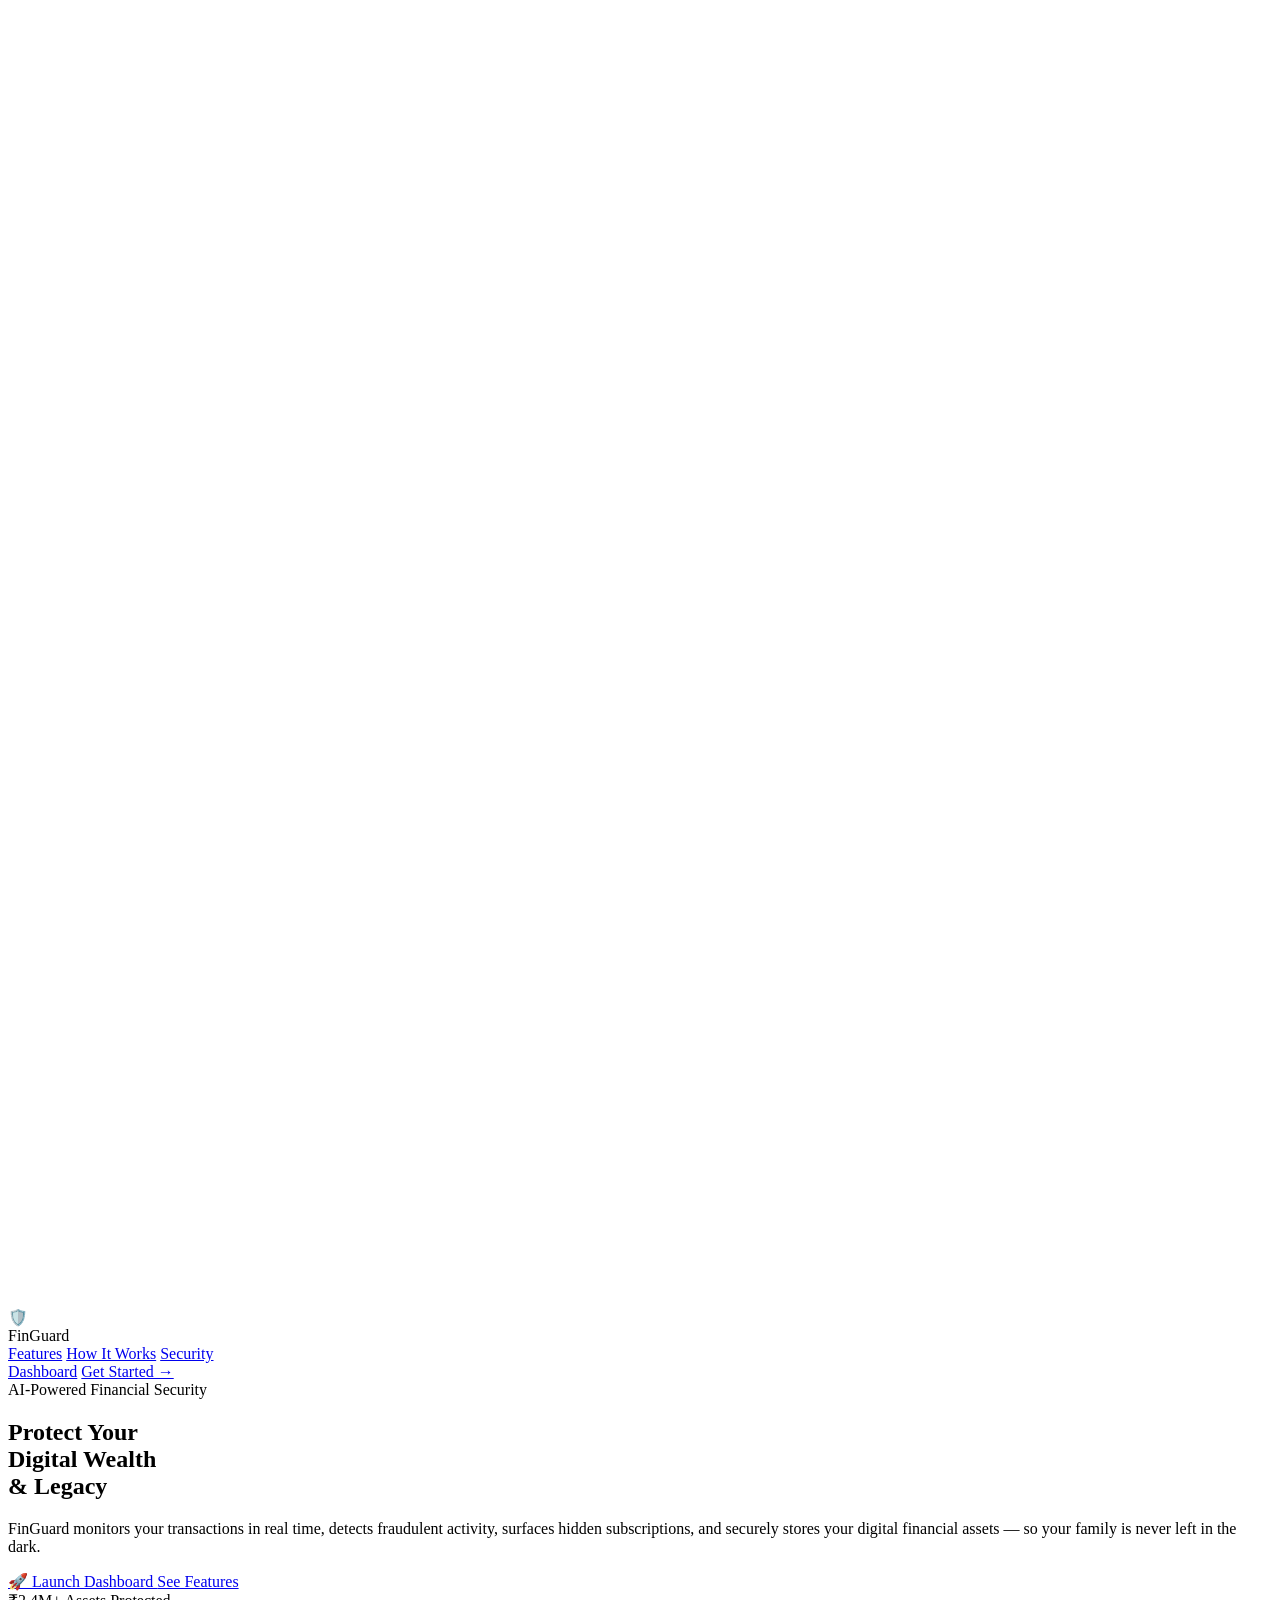
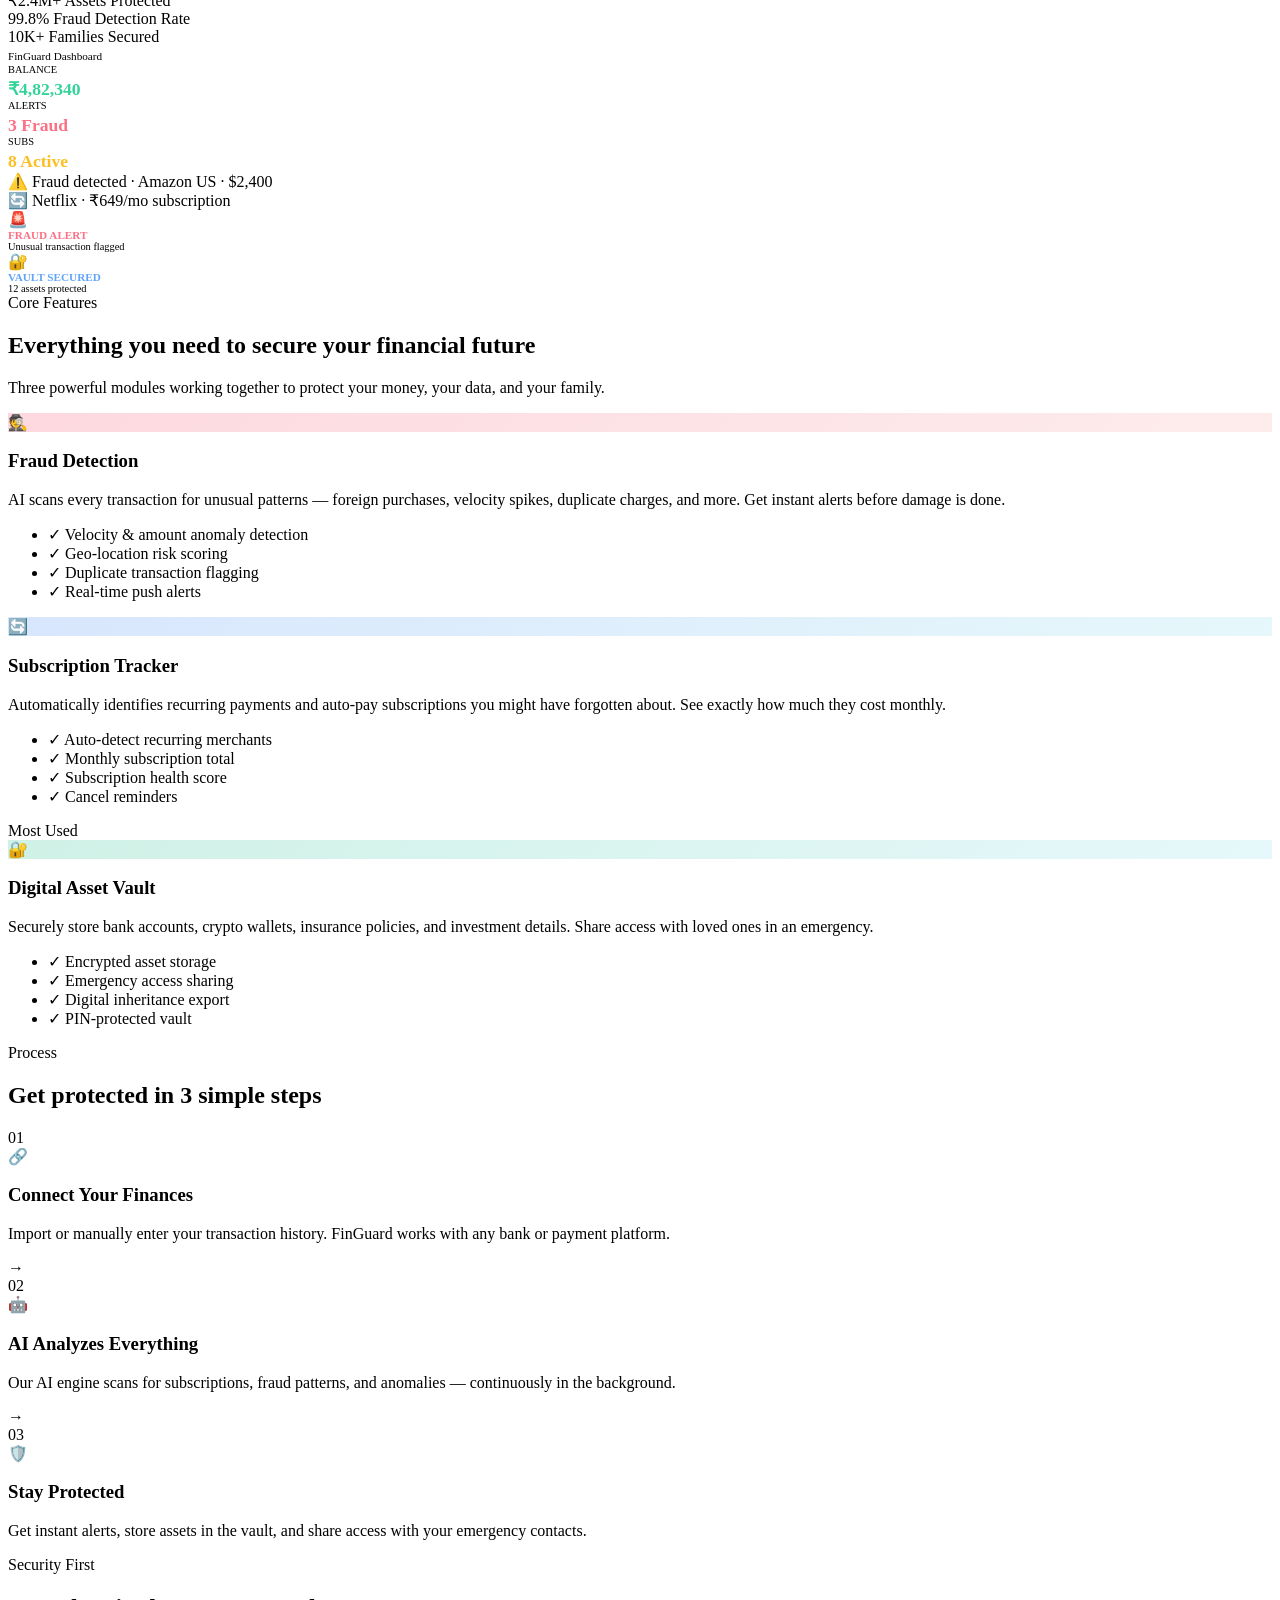
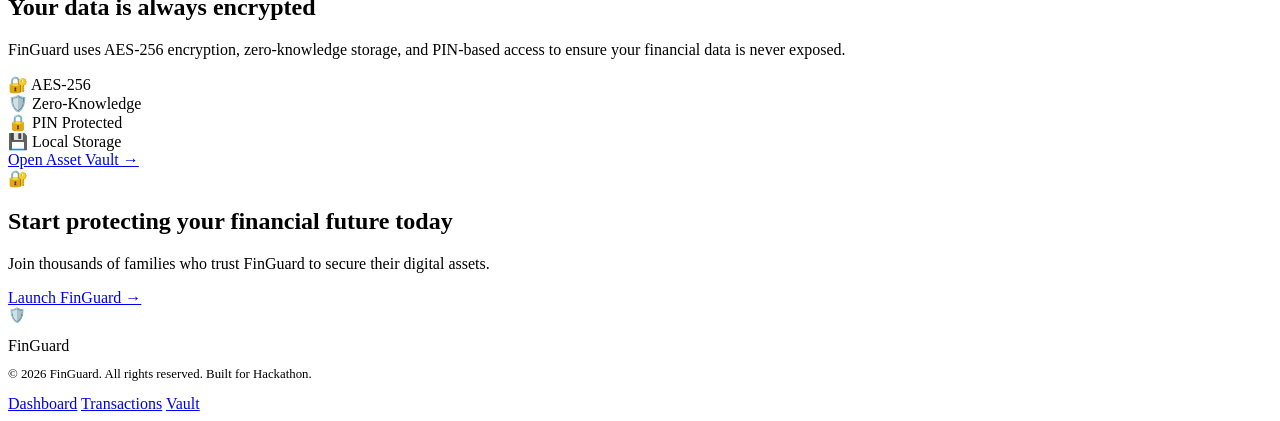
==== index.html @ 47f6aacd "Add files via upload" ====
<!DOCTYPE html>
<html lang="en">
<head>
  <meta charset="UTF-8" />
  <meta name="viewport" content="width=device-width, initial-scale=1.0"/>
  <title>FinGuard – Smart Financial Protection Platform</title>
  <meta name="description" content="FinGuard monitors your transactions, detects fraud & subscriptions, and securely stores your digital financial assets for digital inheritance."/>
  <link rel="stylesheet" href="css/style.css"/>
  <link rel="stylesheet" href="css/landing.css"/>
</head>
<body class="landing-body">

  <!-- Decorative Orbs -->
  <div class="orb orb-blue"  style="width:600px;height:600px;top:-200px;right:-100px;"></div>
  <div class="orb orb-purple" style="width:400px;height:400px;bottom:100px;left:-100px;"></div>
  <div class="orb orb-cyan"  style="width:300px;height:300px;top:40%;left:40%;"></div>

  <!-- ── NAV ── -->
  <nav class="landing-nav">
    <div class="nav-inner">
      <div class="landing-logo">
        <div class="logo-icon">🛡️</div>
        <span class="logo-text">Fin<span>Guard</span></span>
      </div>
      <div class="nav-links-desktop">
        <a href="#features">Features</a>
        <a href="#how-it-works">How It Works</a>
        <a href="#security">Security</a>
      </div>
      <div class="nav-actions">
        <a href="dashboard.html" class="btn btn-secondary">Dashboard</a>
        <a href="dashboard.html" class="btn btn-primary">Get Started →</a>
      </div>
    </div>
  </nav>

  <!-- ── HERO ── -->
  <section class="hero-section">
    <div class="hero-content animate-fade-in-up">
      <div class="hero-badge">
        <span class="pulse-dot"></span>
        AI-Powered Financial Security
      </div>
      <h1 class="hero-title">
        Protect Your<br/>
        <span class="gradient-text">Digital Wealth</span><br/>
        &amp; Legacy
      </h1>
      <p class="hero-subtitle">
        FinGuard monitors your transactions in real time, detects fraudulent activity, surfaces hidden subscriptions, and securely stores your digital financial assets — so your family is never left in the dark.
      </p>
      <div class="hero-cta">
        <a href="dashboard.html" class="btn btn-primary btn-lg">
          🚀 Launch Dashboard
        </a>
        <a href="#features" class="btn btn-secondary btn-lg">
          See Features
        </a>
      </div>
      <div class="hero-stats">
        <div class="hero-stat">
          <span class="hero-stat-value">₹2.4M+</span>
          <span class="hero-stat-label">Assets Protected</span>
        </div>
        <div class="hero-stat-divider"></div>
        <div class="hero-stat">
          <span class="hero-stat-value">99.8%</span>
          <span class="hero-stat-label">Fraud Detection Rate</span>
        </div>
        <div class="hero-stat-divider"></div>
        <div class="hero-stat">
          <span class="hero-stat-value">10K+</span>
          <span class="hero-stat-label">Families Secured</span>
        </div>
      </div>
    </div>

    <!-- Hero Visual -->
    <div class="hero-visual">
      <div class="dashboard-preview glass-card animate-float">
        <div class="preview-header">
          <div class="preview-dots">
            <span style="background:#f87171"></span>
            <span style="background:#fbbf24"></span>
            <span style="background:#34d399"></span>
          </div>
          <span style="font-size:0.7rem;color:var(--text-muted)">FinGuard Dashboard</span>
        </div>
        <div class="preview-stats">
          <div class="preview-stat-card">
            <div style="font-size:0.65rem;color:var(--text-muted);margin-bottom:4px">BALANCE</div>
            <div style="font-size:1.1rem;font-weight:800;color:#34d399">₹4,82,340</div>
          </div>
          <div class="preview-stat-card">
            <div style="font-size:0.65rem;color:var(--text-muted);margin-bottom:4px">ALERTS</div>
            <div style="font-size:1.1rem;font-weight:800;color:#fb7185">3 Fraud</div>
          </div>
          <div class="preview-stat-card">
            <div style="font-size:0.65rem;color:var(--text-muted);margin-bottom:4px">SUBS</div>
            <div style="font-size:1.1rem;font-weight:800;color:#fbbf24">8 Active</div>
          </div>
        </div>
        <div class="preview-chart-bars">
          <div class="bar" style="height:40%"></div>
          <div class="bar" style="height:65%"></div>
          <div class="bar" style="height:45%"></div>
          <div class="bar" style="height:80%"></div>
          <div class="bar" style="height:55%"></div>
          <div class="bar" style="height:70%"></div>
          <div class="bar active" style="height:90%"></div>
        </div>
        <div class="preview-alerts">
          <div class="preview-alert fraud">⚠️ Fraud detected · Amazon US · $2,400</div>
          <div class="preview-alert sub">🔄 Netflix · ₹649/mo subscription</div>
        </div>
      </div>

      <!-- Floating cards -->
      <div class="floating-card fc-fraud glass-card">
        <span>🚨</span>
        <div>
          <div style="font-size:0.7rem;font-weight:700;color:#fb7185">FRAUD ALERT</div>
          <div style="font-size:0.65rem;color:var(--text-muted)">Unusual transaction flagged</div>
        </div>
      </div>
      <div class="floating-card fc-vault glass-card">
        <span>🔐</span>
        <div>
          <div style="font-size:0.7rem;font-weight:700;color:#60a5fa">VAULT SECURED</div>
          <div style="font-size:0.65rem;color:var(--text-muted)">12 assets protected</div>
        </div>
      </div>
    </div>
  </section>

  <!-- ── FEATURES ── -->
  <section id="features" class="features-section">
    <div class="section-header">
      <div class="section-tag">Core Features</div>
      <h2>Everything you need to secure your <span class="gradient-text">financial future</span></h2>
      <p>Three powerful modules working together to protect your money, your data, and your family.</p>
    </div>

    <div class="features-grid">
      <div class="feature-card glass-card">
        <div class="feature-icon" style="background:linear-gradient(135deg,rgba(244,63,94,0.2),rgba(239,68,68,0.1));color:#fb7185">🕵️</div>
        <h3>Fraud Detection</h3>
        <p>AI scans every transaction for unusual patterns — foreign purchases, velocity spikes, duplicate charges, and more. Get instant alerts before damage is done.</p>
        <ul class="feature-list">
          <li>✓ Velocity &amp; amount anomaly detection</li>
          <li>✓ Geo-location risk scoring</li>
          <li>✓ Duplicate transaction flagging</li>
          <li>✓ Real-time push alerts</li>
        </ul>
      </div>

      <div class="feature-card glass-card feature-card--highlight">
        <div class="feature-icon" style="background:linear-gradient(135deg,rgba(59,130,246,0.2),rgba(6,182,212,0.1));color:#60a5fa">🔄</div>
        <h3>Subscription Tracker</h3>
        <p>Automatically identifies recurring payments and auto-pay subscriptions you might have forgotten about. See exactly how much they cost monthly.</p>
        <ul class="feature-list">
          <li>✓ Auto-detect recurring merchants</li>
          <li>✓ Monthly subscription total</li>
          <li>✓ Subscription health score</li>
          <li>✓ Cancel reminders</li>
        </ul>
        <div class="feature-badge-hot">Most Used</div>
      </div>

      <div class="feature-card glass-card">
        <div class="feature-icon" style="background:linear-gradient(135deg,rgba(16,185,129,0.2),rgba(6,182,212,0.1));color:#34d399">🔐</div>
        <h3>Digital Asset Vault</h3>
        <p>Securely store bank accounts, crypto wallets, insurance policies, and investment details. Share access with loved ones in an emergency.</p>
        <ul class="feature-list">
          <li>✓ Encrypted asset storage</li>
          <li>✓ Emergency access sharing</li>
          <li>✓ Digital inheritance export</li>
          <li>✓ PIN-protected vault</li>
        </ul>
      </div>
    </div>
  </section>

  <!-- ── HOW IT WORKS ── -->
  <section id="how-it-works" class="howit-section">
    <div class="section-header">
      <div class="section-tag">Process</div>
      <h2>Get protected in <span class="gradient-text">3 simple steps</span></h2>
    </div>
    <div class="steps-grid">
      <div class="step-card glass-card">
        <div class="step-number">01</div>
        <div class="step-icon">🔗</div>
        <h3>Connect Your Finances</h3>
        <p>Import or manually enter your transaction history. FinGuard works with any bank or payment platform.</p>
      </div>
      <div class="step-connector">→</div>
      <div class="step-card glass-card">
        <div class="step-number">02</div>
        <div class="step-icon">🤖</div>
        <h3>AI Analyzes Everything</h3>
        <p>Our AI engine scans for subscriptions, fraud patterns, and anomalies — continuously in the background.</p>
      </div>
      <div class="step-connector">→</div>
      <div class="step-card glass-card">
        <div class="step-number">03</div>
        <div class="step-icon">🛡️</div>
        <h3>Stay Protected</h3>
        <p>Get instant alerts, store assets in the vault, and share access with your emergency contacts.</p>
      </div>
    </div>
  </section>

  <!-- ── SECURITY ── -->
  <section id="security" class="security-section">
    <div class="security-inner glass-card">
      <div class="security-content">
        <div class="section-tag">Security First</div>
        <h2>Your data is <span class="gradient-text">always encrypted</span></h2>
        <p>FinGuard uses AES-256 encryption, zero-knowledge storage, and PIN-based access to ensure your financial data is never exposed.</p>
        <div class="security-badges">
          <div class="sec-badge">🔐 AES-256</div>
          <div class="sec-badge">🛡️ Zero-Knowledge</div>
          <div class="sec-badge">🔒 PIN Protected</div>
          <div class="sec-badge">💾 Local Storage</div>
        </div>
        <a href="vault.html" class="btn btn-primary btn-lg" style="margin-top:24px">Open Asset Vault →</a>
      </div>
      <div class="security-visual">
        <div class="vault-visual animate-glow">
          <div class="vault-icon">🔐</div>
          <div class="vault-ring ring1"></div>
          <div class="vault-ring ring2"></div>
          <div class="vault-ring ring3"></div>
        </div>
      </div>
    </div>
  </section>

  <!-- ── CTA ── -->
  <section class="cta-section">
    <div class="cta-inner">
      <h2>Start protecting your financial future <span class="gradient-text">today</span></h2>
      <p>Join thousands of families who trust FinGuard to secure their digital assets.</p>
      <a href="dashboard.html" class="btn btn-primary btn-lg">Launch FinGuard →</a>
    </div>
  </section>

  <!-- ── FOOTER ── -->
  <footer class="landing-footer">
    <div class="footer-inner">
      <div class="landing-logo">
        <div class="logo-icon" style="width:30px;height:30px;font-size:0.9rem">🛡️</div>
        <span class="logo-text">Fin<span>Guard</span></span>
      </div>
      <p style="color:var(--text-muted);font-size:0.8rem">© 2026 FinGuard. All rights reserved. Built for Hackathon.</p>
      <div class="footer-links">
        <a href="dashboard.html">Dashboard</a>
        <a href="transactions.html">Transactions</a>
        <a href="vault.html">Vault</a>
      </div>
    </div>
  </footer>

  <script src="js/app.js"></script>
</body>
</html>
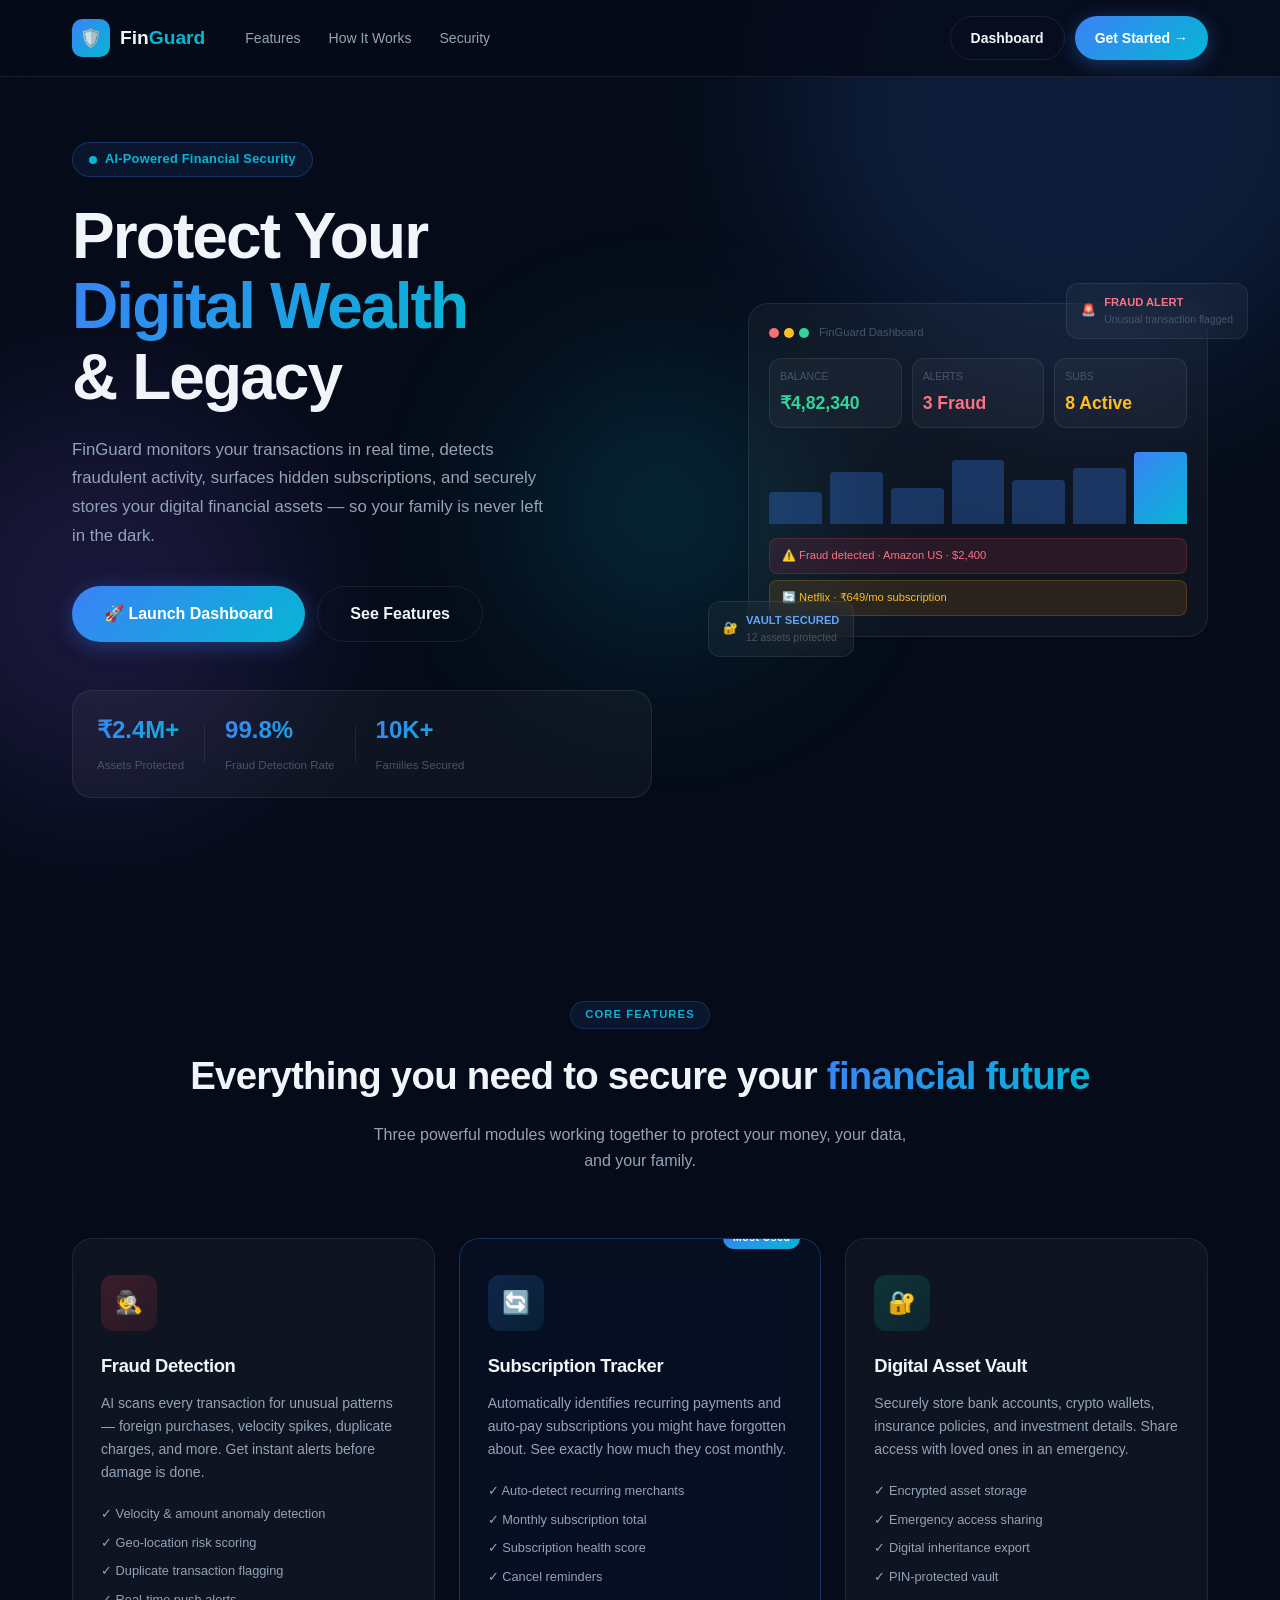
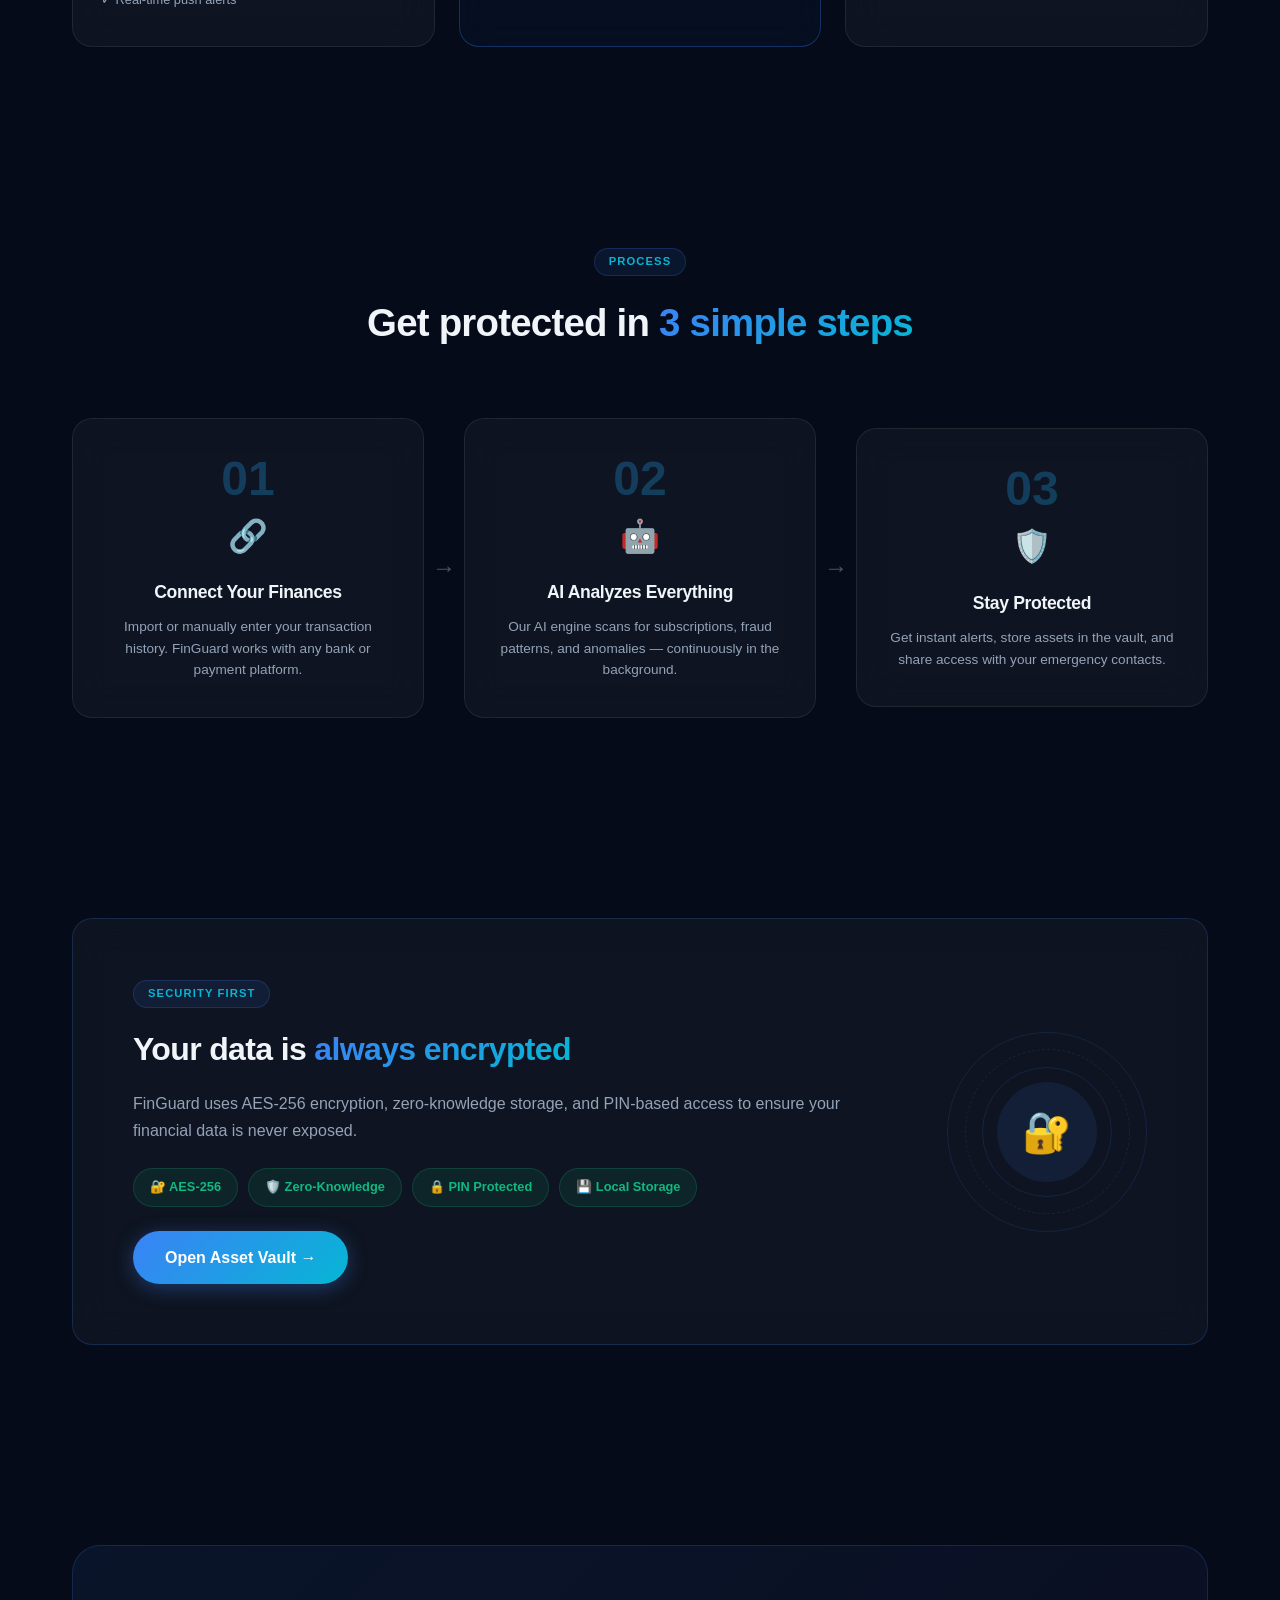
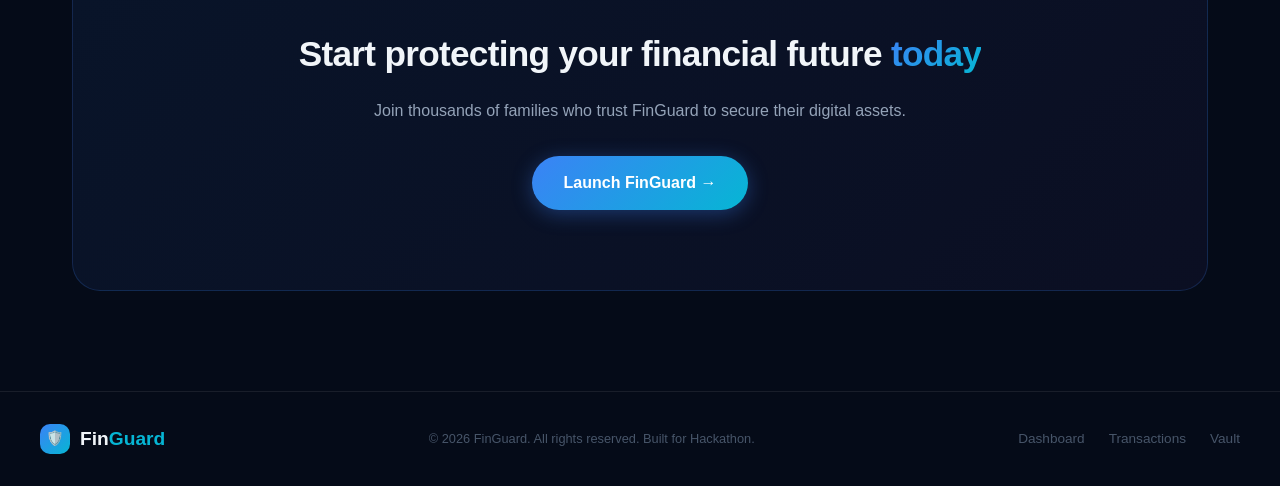
==== commit f5498bd6: "Fix HTML entity encoding in index.html" ====
--- a/index.html
+++ b/index.html
@@ -5,8 +5,8 @@
   <meta name="viewport" content="width=device-width, initial-scale=1.0"/>
   <title>FinGuard – Smart Financial Protection Platform</title>
   <meta name="description" content="FinGuard monitors your transactions, detects fraud & subscriptions, and securely stores your digital financial assets for digital inheritance."/>
-  <link rel="stylesheet" href="css/style.css"/>
-  <link rel="stylesheet" href="css/landing.css"/>
+  <link rel="stylesheet" href="style.css"/>
+  <link rel="stylesheet" href="landing.css"/>
 </head>
 <body class="landing-body">
 
@@ -262,6 +262,6 @@
     </div>
   </footer>
 
-  <script src="js/app.js"></script>
+  <script src="app.js"></script>
 </body>
 </html>
--- a/style.css
+++ b/style.css
@@ -0,0 +1,755 @@
+/* ============================================================
+   FinGuard – Global Design System
+   ============================================================ */
+
+@import url('https://fonts.googleapis.com/css2?family=Inter:wght@300;400;500;600;700;800;900&family=Space+Grotesk:wght@400;500;600;700&display=swap');
+
+/* ── Design Tokens ───────────────────────────────────────── */
+:root {
+  --bg-primary:    #050b18;
+  --bg-secondary:  #0a1628;
+  --bg-card:       rgba(255,255,255,0.04);
+  --bg-card-hover: rgba(255,255,255,0.07);
+  --border:        rgba(255,255,255,0.08);
+  --border-hover:  rgba(99,179,237,0.35);
+
+  --accent-blue:   #3b82f6;
+  --accent-cyan:   #06b6d4;
+  --accent-purple: #8b5cf6;
+  --accent-emerald:#10b981;
+  --accent-amber:  #f59e0b;
+  --accent-rose:   #f43f5e;
+
+  --text-primary:  #f1f5f9;
+  --text-secondary:#94a3b8;
+  --text-muted:    #475569;
+
+  --gradient-hero: linear-gradient(135deg, #050b18 0%, #0f1f3d 50%, #0a0d1a 100%);
+  --gradient-card: linear-gradient(135deg, rgba(59,130,246,0.08), rgba(139,92,246,0.05));
+  --gradient-blue: linear-gradient(135deg, #3b82f6, #06b6d4);
+  --gradient-purple: linear-gradient(135deg, #8b5cf6, #3b82f6);
+  --gradient-green: linear-gradient(135deg, #10b981, #06b6d4);
+  --gradient-amber: linear-gradient(135deg, #f59e0b, #ef4444);
+
+  --shadow-card:   0 4px 24px rgba(0,0,0,0.4);
+  --shadow-glow:   0 0 40px rgba(59,130,246,0.15);
+  --shadow-hover:  0 8px 40px rgba(59,130,246,0.2);
+
+  --radius-sm:  8px;
+  --radius-md:  12px;
+  --radius-lg:  20px;
+  --radius-xl:  28px;
+  --radius-full: 9999px;
+
+  --nav-width: 260px;
+  --transition: all 0.3s cubic-bezier(0.4,0,0.2,1);
+}
+
+/* ── Reset & Base ────────────────────────────────────────── */
+*, *::before, *::after { box-sizing: border-box; margin: 0; padding: 0; }
+
+html { scroll-behavior: smooth; }
+
+body {
+  font-family: 'Inter', sans-serif;
+  background: var(--bg-primary);
+  color: var(--text-primary);
+  min-height: 100vh;
+  overflow-x: hidden;
+  line-height: 1.6;
+}
+
+/* ── Scrollbar ───────────────────────────────────────────── */
+::-webkit-scrollbar { width: 6px; }
+::-webkit-scrollbar-track { background: var(--bg-secondary); }
+::-webkit-scrollbar-thumb { background: rgba(99,179,237,0.3); border-radius: 3px; }
+::-webkit-scrollbar-thumb:hover { background: rgba(99,179,237,0.6); }
+
+/* ── Typography ──────────────────────────────────────────── */
+h1, h2, h3, h4, h5 { font-family: 'Space Grotesk', sans-serif; font-weight: 700; letter-spacing: -0.02em; }
+
+a { color: inherit; text-decoration: none; }
+
+/* ── Layout Helpers ──────────────────────────────────────── */
+.flex { display: flex; }
+.flex-col { flex-direction: column; }
+.items-center { align-items: center; }
+.justify-between { justify-content: space-between; }
+.justify-center { justify-content: center; }
+.gap-2 { gap: 8px; }
+.gap-3 { gap: 12px; }
+.gap-4 { gap: 16px; }
+.gap-6 { gap: 24px; }
+.w-full { width: 100%; }
+
+/* ── Glass Card ──────────────────────────────────────────── */
+.glass-card {
+  background: var(--bg-card);
+  border: 1px solid var(--border);
+  border-radius: var(--radius-lg);
+  backdrop-filter: blur(20px);
+  -webkit-backdrop-filter: blur(20px);
+  transition: var(--transition);
+  position: relative;
+  overflow: hidden;
+}
+.glass-card::before {
+  content: '';
+  position: absolute;
+  inset: 0;
+  background: var(--gradient-card);
+  opacity: 0;
+  transition: var(--transition);
+  pointer-events: none;
+}
+.glass-card:hover { border-color: var(--border-hover); box-shadow: var(--shadow-hover); }
+.glass-card:hover::before { opacity: 1; }
+
+/* ── Buttons ─────────────────────────────────────────────── */
+.btn {
+  display: inline-flex;
+  align-items: center;
+  gap: 8px;
+  padding: 10px 20px;
+  border-radius: var(--radius-full);
+  font-family: 'Inter', sans-serif;
+  font-size: 0.875rem;
+  font-weight: 600;
+  cursor: pointer;
+  border: none;
+  transition: var(--transition);
+  white-space: nowrap;
+  text-decoration: none;
+}
+.btn-primary {
+  background: var(--gradient-blue);
+  color: white;
+  box-shadow: 0 4px 20px rgba(59,130,246,0.35);
+}
+.btn-primary:hover { transform: translateY(-2px); box-shadow: 0 8px 30px rgba(59,130,246,0.5); }
+.btn-secondary {
+  background: transparent;
+  color: var(--text-primary);
+  border: 1px solid var(--border);
+}
+.btn-secondary:hover { border-color: var(--accent-blue); background: rgba(59,130,246,0.08); }
+.btn-icon {
+  width: 36px; height: 36px;
+  padding: 0;
+  display: inline-flex;
+  align-items: center;
+  justify-content: center;
+  border-radius: var(--radius-sm);
+  background: var(--bg-card);
+  border: 1px solid var(--border);
+  color: var(--text-secondary);
+  cursor: pointer;
+  transition: var(--transition);
+}
+.btn-icon:hover { border-color: var(--accent-blue); color: var(--accent-blue); }
+.btn-danger { background: rgba(244,63,94,0.15); color: var(--accent-rose); border: 1px solid rgba(244,63,94,0.3); }
+.btn-danger:hover { background: rgba(244,63,94,0.25); }
+.btn-success { background: rgba(16,185,129,0.15); color: var(--accent-emerald); border: 1px solid rgba(16,185,129,0.3); }
+.btn-success:hover { background: rgba(16,185,129,0.25); }
+.btn-lg { padding: 14px 32px; font-size: 1rem; }
+.btn-sm { padding: 6px 14px; font-size: 0.8rem; }
+
+/* ── Badges ──────────────────────────────────────────────── */
+.badge {
+  display: inline-flex;
+  align-items: center;
+  gap: 4px;
+  padding: 3px 10px;
+  border-radius: var(--radius-full);
+  font-size: 0.7rem;
+  font-weight: 600;
+  letter-spacing: 0.04em;
+  text-transform: uppercase;
+}
+.badge-green  { background: rgba(16,185,129,0.15);  color: #34d399; border: 1px solid rgba(16,185,129,0.25); }
+.badge-amber  { background: rgba(245,158,11,0.15);  color: #fbbf24; border: 1px solid rgba(245,158,11,0.25); }
+.badge-red    { background: rgba(244,63,94,0.15);   color: #fb7185; border: 1px solid rgba(244,63,94,0.25); }
+.badge-blue   { background: rgba(59,130,246,0.15);  color: #60a5fa; border: 1px solid rgba(59,130,246,0.25); }
+.badge-purple { background: rgba(139,92,246,0.15);  color: #a78bfa; border: 1px solid rgba(139,92,246,0.25); }
+
+/* ── Sidebar Navigation ──────────────────────────────────── */
+.sidebar {
+  position: fixed;
+  top: 0; left: 0;
+  width: var(--nav-width);
+  height: 100vh;
+  background: var(--bg-secondary);
+  border-right: 1px solid var(--border);
+  display: flex;
+  flex-direction: column;
+  padding: 24px 16px;
+  z-index: 100;
+  overflow-y: auto;
+}
+.sidebar-logo {
+  display: flex;
+  align-items: center;
+  gap: 10px;
+  padding: 8px 12px;
+  margin-bottom: 32px;
+}
+.sidebar-logo .logo-icon {
+  width: 38px; height: 38px;
+  background: var(--gradient-blue);
+  border-radius: 10px;
+  display: flex;
+  align-items: center;
+  justify-content: center;
+  font-size: 1.1rem;
+  flex-shrink: 0;
+}
+.sidebar-logo .logo-text { font-family: 'Space Grotesk', sans-serif; font-size: 1.15rem; font-weight: 700; }
+.sidebar-logo .logo-text span { color: var(--accent-cyan); }
+
+.nav-section-label {
+  font-size: 0.65rem;
+  font-weight: 600;
+  letter-spacing: 0.1em;
+  text-transform: uppercase;
+  color: var(--text-muted);
+  padding: 0 12px;
+  margin: 16px 0 8px;
+}
+.nav-link {
+  display: flex;
+  align-items: center;
+  gap: 10px;
+  padding: 10px 12px;
+  border-radius: var(--radius-md);
+  color: var(--text-secondary);
+  font-size: 0.875rem;
+  font-weight: 500;
+  transition: var(--transition);
+  cursor: pointer;
+  text-decoration: none;
+}
+.nav-link:hover { background: var(--bg-card); color: var(--text-primary); }
+.nav-link.active { background: rgba(59,130,246,0.12); color: var(--accent-blue); border: 1px solid rgba(59,130,246,0.2); }
+.nav-link .nav-icon { width: 20px; text-align: center; font-size: 1rem; }
+.nav-link .nav-badge {
+  margin-left: auto;
+  background: var(--accent-rose);
+  color: white;
+  font-size: 0.65rem;
+  font-weight: 700;
+  padding: 1px 6px;
+  border-radius: 99px;
+}
+
+.sidebar-bottom {
+  margin-top: auto;
+  padding-top: 16px;
+  border-top: 1px solid var(--border);
+}
+.user-avatar {
+  width: 36px; height: 36px;
+  border-radius: 50%;
+  background: var(--gradient-purple);
+  display: flex;
+  align-items: center;
+  justify-content: center;
+  font-weight: 700;
+  font-size: 0.85rem;
+}
+
+/* ── Main Content Area ───────────────────────────────────── */
+.main-content {
+  margin-left: var(--nav-width);
+  min-height: 100vh;
+  padding: 32px;
+}
+
+/* ── Page Header ─────────────────────────────────────────── */
+.page-header {
+  margin-bottom: 32px;
+}
+.page-header h1 { font-size: 1.75rem; margin-bottom: 4px; }
+.page-header p { color: var(--text-secondary); font-size: 0.9rem; }
+
+/* ── Stats Grid ──────────────────────────────────────────── */
+.stats-grid {
+  display: grid;
+  grid-template-columns: repeat(4, 1fr);
+  gap: 20px;
+  margin-bottom: 28px;
+}
+.stat-card {
+  padding: 22px;
+  position: relative;
+}
+.stat-card .stat-icon {
+  width: 44px; height: 44px;
+  border-radius: var(--radius-md);
+  display: flex;
+  align-items: center;
+  justify-content: center;
+  font-size: 1.2rem;
+  margin-bottom: 16px;
+}
+.stat-card .stat-label { font-size: 0.8rem; color: var(--text-secondary); font-weight: 500; margin-bottom: 6px; }
+.stat-card .stat-value { font-size: 1.7rem; font-weight: 800; font-family: 'Space Grotesk', sans-serif; line-height: 1; margin-bottom: 6px; }
+.stat-card .stat-change { font-size: 0.75rem; }
+.stat-change.up   { color: var(--accent-emerald); }
+.stat-change.down { color: var(--accent-rose); }
+
+/* ── Table ───────────────────────────────────────────────── */
+.table-wrapper { overflow-x: auto; }
+table { width: 100%; border-collapse: collapse; }
+thead tr { border-bottom: 1px solid var(--border); }
+th { padding: 12px 16px; font-size: 0.75rem; font-weight: 600; color: var(--text-muted); text-transform: uppercase; letter-spacing: 0.05em; text-align: left; }
+td { padding: 14px 16px; font-size: 0.875rem; border-bottom: 1px solid rgba(255,255,255,0.03); vertical-align: middle; }
+tr:hover td { background: rgba(255,255,255,0.02); }
+tr:last-child td { border-bottom: none; }
+
+/* ── Form Elements ───────────────────────────────────────── */
+.form-group { margin-bottom: 18px; }
+.form-group label { display: block; font-size: 0.8rem; font-weight: 600; color: var(--text-secondary); margin-bottom: 6px; text-transform: uppercase; letter-spacing: 0.04em; }
+.form-input, .form-select, .form-textarea {
+  width: 100%;
+  background: rgba(255,255,255,0.04);
+  border: 1px solid var(--border);
+  border-radius: var(--radius-md);
+  color: var(--text-primary);
+  font-family: 'Inter', sans-serif;
+  font-size: 0.875rem;
+  padding: 10px 14px;
+  outline: none;
+  transition: var(--transition);
+}
+.form-input:focus, .form-select:focus, .form-textarea:focus { border-color: var(--accent-blue); box-shadow: 0 0 0 3px rgba(59,130,246,0.1); }
+.form-input::placeholder { color: var(--text-muted); }
+.form-select { cursor: pointer; }
+.form-select option { background: #1e293b; }
+.form-textarea { resize: vertical; min-height: 80px; }
+
+/* ── Modal ───────────────────────────────────────────────── */
+.modal-overlay {
+  position: fixed;
+  inset: 0;
+  background: rgba(0,0,0,0.7);
+  backdrop-filter: blur(8px);
+  display: flex;
+  align-items: center;
+  justify-content: center;
+  z-index: 1000;
+  opacity: 0;
+  pointer-events: none;
+  transition: opacity 0.3s ease;
+}
+.modal-overlay.active { opacity: 1; pointer-events: all; }
+.modal {
+  background: #0d1b2e;
+  border: 1px solid var(--border);
+  border-radius: var(--radius-xl);
+  padding: 32px;
+  width: 100%;
+  max-width: 500px;
+  max-height: 90vh;
+  overflow-y: auto;
+  transform: scale(0.95) translateY(20px);
+  transition: transform 0.3s cubic-bezier(0.4,0,0.2,1);
+}
+.modal-overlay.active .modal { transform: scale(1) translateY(0); }
+.modal-header { display: flex; align-items: center; justify-content: space-between; margin-bottom: 24px; }
+.modal-header h3 { font-size: 1.2rem; }
+
+/* ── QR Scanner Simulation ─────────────────────────────── */
+.qr-scanner-visual {
+  width: 100%;
+  aspect-ratio: 1;
+  max-width: 300px;
+  margin: 0 auto;
+  border: 2px solid var(--accent-blue);
+  border-radius: var(--radius-lg);
+  position: relative;
+  overflow: hidden;
+  background: #000;
+}
+.qr-scanner-line {
+  position: absolute;
+  top: 0; left: 0; right: 0;
+  height: 2px;
+  background: var(--accent-cyan);
+  box-shadow: 0 0 15px var(--accent-cyan);
+  animation: qrScan 2s infinite linear;
+}
+@keyframes qrScan {
+  0% { top: 0; }
+  100% { top: 100%; }
+}
+.qr-scanner-corner {
+  position: absolute;
+  width: 20px; height: 20px;
+  border: 3px solid var(--accent-blue);
+}
+.tl { top: 15px; left: 15px; border-right: 0; border-bottom: 0; }
+.tr { top: 15px; right: 15px; border-left: 0; border-bottom: 0; }
+.bl { bottom: 15px; left: 15px; border-right: 0; border-top: 0; }
+.br { bottom: 15px; right: 15px; border-left: 0; border-top: 0; }
+
+/* ── Scratch Cards ─────────────────────────────────────── */
+.scratch-card-container {
+  width: 200px;
+  height: 200px;
+  position: relative;
+  cursor: crosshair;
+  user-select: none;
+}
+.scratch-card-canvas {
+  position: absolute;
+  top: 0; left: 0;
+  z-index: 2;
+  border-radius: 12px;
+}
+.scratch-card-content {
+  position: absolute;
+  top: 0; left: 0;
+  width: 100%; height: 100%;
+  display: flex;
+  flex-direction: column;
+  align-items: center;
+  justify-content: center;
+  z-index: 1;
+  background: var(--bg-card);
+  border: 1px solid var(--border);
+  border-radius: 12px;
+}
+
+/* ── Flight/Hotel Booking UI ────────────────────────────── */
+.booking-tabs {
+  display: flex;
+  background: var(--bg-secondary);
+  border-bottom: 1px solid var(--border);
+}
+.booking-tab {
+  padding: 16px 24px;
+  cursor: pointer;
+  border-bottom: 2px solid transparent;
+  transition: var(--transition);
+  font-weight: 600;
+  color: var(--text-secondary);
+}
+.booking-tab.active {
+  color: var(--accent-blue);
+  border-bottom-color: var(--accent-blue);
+  background: rgba(59,130,246,0.05);
+}
+
+/* ── Service List Items ─────────────────────────────────── */
+.service-item {
+  padding: 16px;
+  border-bottom: 1px solid var(--border);
+  transition: var(--transition);
+}
+.service-item:hover { background: rgba(255,255,255,0.02); }
+.service-item:last-child { border-bottom: none; }
+
+/* ── UPI PIN Modal ─────────────────────────────────────── */
+.upi-pin-grid {
+  display: grid;
+  grid-template-columns: repeat(3, 1fr);
+  gap: 12px;
+  margin-top: 20px;
+}
+
+/* ── Custom Utilities ───────────────────────────────────── */
+.text-lg { font-size: 1.125rem; }
+.font-bold { font-weight: 700; }
+.grid-2 { display: grid; grid-template-columns: repeat(2, 1fr); gap: 20px; }
+.grid-3 { display: grid; grid-template-columns: repeat(3, 1fr); gap: 20px; }
+
+/* ── Animations ──────────────────────────────────────────── */
+@keyframes fadeInUp { from { opacity: 0; transform: translateY(24px); } to { opacity: 1; transform: translateY(0); } }
+@keyframes fadeIn   { from { opacity: 0; } to { opacity: 1; } }
+@keyframes pulse    { 0%, 100% { opacity: 1; } 50% { opacity: 0.5; } }
+@keyframes spin     { to { transform: rotate(360deg); } }
+@keyframes float    { 0%, 100% { transform: translateY(0); } 50% { transform: translateY(-10px); } }
+@keyframes glow     { 0%, 100% { box-shadow: 0 0 20px rgba(59,130,246,0.3); } 50% { box-shadow: 0 0 40px rgba(59,130,246,0.6); } }
+@keyframes shimmer  { 0% { background-position: -200% 0; } 100% { background-position: 200% 0; } }
+@keyframes blink    { 0%, 100% { opacity: 1; } 50% { opacity: 0; } }
+
+.animate-fade-in   { animation: fadeIn 0.6s ease forwards; }
+.animate-fade-in-up { animation: fadeInUp 0.6s ease forwards; }
+.animate-pulse     { animation: pulse 2s infinite; }
+.animate-float     { animation: float 3s ease-in-out infinite; }
+.animate-glow      { animation: glow 2s ease-in-out infinite; }
+
+/* ── Gradient Text ───────────────────────────────────────── */
+.gradient-text {
+  background: var(--gradient-blue);
+  -webkit-background-clip: text;
+  -webkit-text-fill-color: transparent;
+  background-clip: text;
+}
+.gradient-text-purple {
+  background: var(--gradient-purple);
+  -webkit-background-clip: text;
+  -webkit-text-fill-color: transparent;
+  background-clip: text;
+}
+
+/* ── Search Bar ──────────────────────────────────────────── */
+.search-wrapper {
+  position: relative;
+  display: flex;
+  align-items: center;
+}
+.search-wrapper .search-icon {
+  position: absolute;
+  left: 12px;
+  color: var(--text-muted);
+  font-size: 0.9rem;
+}
+.search-input {
+  padding-left: 36px !important;
+}
+
+/* ── Filter Tabs ─────────────────────────────────────────── */
+.filter-tabs {
+  display: flex;
+  gap: 4px;
+  background: var(--bg-card);
+  border: 1px solid var(--border);
+  border-radius: var(--radius-full);
+  padding: 4px;
+}
+.filter-tab {
+  padding: 6px 16px;
+  border-radius: var(--radius-full);
+  font-size: 0.8rem;
+  font-weight: 600;
+  color: var(--text-secondary);
+  cursor: pointer;
+  transition: var(--transition);
+  border: none;
+  background: transparent;
+}
+.filter-tab.active { background: var(--accent-blue); color: white; }
+.filter-tab:hover:not(.active) { color: var(--text-primary); }
+
+/* ── Progress Bar ────────────────────────────────────────── */
+.progress-bar {
+  height: 6px;
+  border-radius: var(--radius-full);
+  background: rgba(255,255,255,0.08);
+  overflow: hidden;
+  margin-top: 8px;
+}
+.progress-fill {
+  height: 100%;
+  border-radius: var(--radius-full);
+  transition: width 1s cubic-bezier(0.4,0,0.2,1);
+}
+
+/* ── Glowing Orbs (decorative) ───────────────────────────── */
+.orb {
+  position: absolute;
+  border-radius: 50%;
+  filter: blur(80px);
+  pointer-events: none;
+  opacity: 0.15;
+}
+.orb-blue   { background: #3b82f6; }
+.orb-purple { background: #8b5cf6; }
+.orb-cyan   { background: #06b6d4; }
+
+/* ── Chatbot Styles ──────────────────────────────────────── */
+.chatbot-trigger {
+  position: fixed;
+  bottom: 28px;
+  right: 28px;
+  width: 58px;
+  height: 58px;
+  border-radius: 50%;
+  background: var(--gradient-blue);
+  border: none;
+  cursor: pointer;
+  display: flex;
+  align-items: center;
+  justify-content: center;
+  font-size: 1.4rem;
+  box-shadow: 0 4px 24px rgba(59,130,246,0.5);
+  z-index: 500;
+  transition: var(--transition);
+  animation: glow 2s ease-in-out infinite;
+}
+.chatbot-trigger:hover { transform: scale(1.1); }
+
+.chatbot-window {
+  position: fixed;
+  bottom: 96px;
+  right: 28px;
+  width: 370px;
+  height: 520px;
+  background: #0d1b2e;
+  border: 1px solid var(--border-hover);
+  border-radius: var(--radius-xl);
+  display: flex;
+  flex-direction: column;
+  z-index: 500;
+  overflow: hidden;
+  box-shadow: 0 20px 60px rgba(0,0,0,0.5);
+  transform: scale(0.9) translateY(20px);
+  opacity: 0;
+  pointer-events: none;
+  transition: all 0.3s cubic-bezier(0.4,0,0.2,1);
+}
+.chatbot-window.open {
+  transform: scale(1) translateY(0);
+  opacity: 1;
+  pointer-events: all;
+}
+
+.chatbot-header {
+  padding: 16px 20px;
+  background: var(--gradient-blue);
+  display: flex;
+  align-items: center;
+  gap: 10px;
+}
+.chatbot-header .bot-avatar {
+  width: 36px; height: 36px;
+  border-radius: 50%;
+  background: rgba(255,255,255,0.2);
+  display: flex;
+  align-items: center;
+  justify-content: center;
+  font-size: 1rem;
+}
+.chatbot-header .bot-info h4 { font-size: 0.9rem; font-weight: 700; }
+.chatbot-header .bot-info p  { font-size: 0.7rem; opacity: 0.8; }
+.chatbot-header .status-dot  { width: 8px; height: 8px; border-radius: 50%; background: #4ade80; margin-left: auto; animation: pulse 2s infinite; }
+
+.chatbot-messages {
+  flex: 1;
+  overflow-y: auto;
+  padding: 16px;
+  display: flex;
+  flex-direction: column;
+  gap: 10px;
+}
+.chat-msg {
+  max-width: 85%;
+  padding: 10px 14px;
+  border-radius: 16px;
+  font-size: 0.82rem;
+  line-height: 1.5;
+  animation: fadeInUp 0.3s ease;
+}
+.chat-msg.bot { background: rgba(255,255,255,0.06); border: 1px solid var(--border); border-radius: 16px 16px 16px 4px; align-self: flex-start; color: var(--text-primary); }
+.chat-msg.user { background: var(--gradient-blue); border-radius: 16px 16px 4px 16px; align-self: flex-end; color: white; }
+.chat-msg.typing { padding: 14px; }
+.typing-dots span { display: inline-block; width: 6px; height: 6px; border-radius: 50%; background: var(--text-secondary); margin: 0 2px; animation: pulse 1s infinite; }
+.typing-dots span:nth-child(2) { animation-delay: 0.2s; }
+.typing-dots span:nth-child(3) { animation-delay: 0.4s; }
+
+.chatbot-input-area {
+  padding: 12px 16px;
+  border-top: 1px solid var(--border);
+  display: flex;
+  gap: 8px;
+  align-items: flex-end;
+}
+.chatbot-input-area input {
+  flex: 1;
+  background: rgba(255,255,255,0.06);
+  border: 1px solid var(--border);
+  border-radius: var(--radius-full);
+  color: var(--text-primary);
+  font-size: 0.85rem;
+  padding: 10px 14px;
+  outline: none;
+  font-family: 'Inter', sans-serif;
+  transition: var(--transition);
+}
+.chatbot-input-area input:focus { border-color: var(--accent-blue); }
+.chatbot-input-area input::placeholder { color: var(--text-muted); }
+.chatbot-send {
+  width: 38px; height: 38px;
+  border-radius: 50%;
+  background: var(--gradient-blue);
+  border: none;
+  cursor: pointer;
+  display: flex; align-items: center; justify-content: center;
+  color: white;
+  font-size: 0.9rem;
+  flex-shrink: 0;
+  transition: var(--transition);
+}
+.chatbot-send:hover { transform: scale(1.1); }
+
+/* ── Empty State ─────────────────────────────────────────── */
+.empty-state {
+  text-align: center;
+  padding: 60px 20px;
+  color: var(--text-secondary);
+}
+.empty-state .empty-icon { font-size: 3rem; margin-bottom: 16px; opacity: 0.4; }
+.empty-state h3 { font-size: 1.1rem; margin-bottom: 8px; color: var(--text-secondary); }
+.empty-state p  { font-size: 0.875rem; color: var(--text-muted); }
+
+/* ── Notification Toast ──────────────────────────────────── */
+.toast-container {
+  position: fixed;
+  top: 20px;
+  right: 20px;
+  z-index: 9999;
+  display: flex;
+  flex-direction: column;
+  gap: 8px;
+}
+.toast {
+  padding: 12px 20px;
+  border-radius: var(--radius-md);
+  font-size: 0.85rem;
+  font-weight: 500;
+  background: #1e293b;
+  border-left: 3px solid var(--accent-blue);
+  box-shadow: var(--shadow-card);
+  animation: fadeInUp 0.4s ease, fadeOut 0.4s ease 2.6s forwards;
+  max-width: 320px;
+}
+.toast.success { border-color: var(--accent-emerald); }
+.toast.error   { border-color: var(--accent-rose); }
+.toast.warning { border-color: var(--accent-amber); }
+@keyframes fadeOut { to { opacity: 0; transform: translateY(-10px); } }
+
+/* ── Responsive ──────────────────────────────────────────── */
+@media (max-width: 1024px) {
+  .stats-grid { grid-template-columns: repeat(2, 1fr); }
+}
+
+@media (max-width: 768px) {
+  .sidebar { transform: translateX(-100%); }
+  .sidebar.mobile-open { transform: translateX(0); }
+  .main-content { margin-left: 0; padding: 20px 16px; }
+  .stats-grid { grid-template-columns: 1fr; }
+  .chatbot-window { width: calc(100vw - 40px); right: 20px; }
+}
+
+/* ── Utility ─────────────────────────────────────────────── */
+.text-sm  { font-size: 0.875rem; }
+.text-xs  { font-size: 0.75rem; }
+.text-muted { color: var(--text-muted); }
+.text-secondary { color: var(--text-secondary); }
+.text-cyan { color: var(--accent-cyan); }
+.text-blue { color: var(--accent-blue); }
+.text-emerald { color: var(--accent-emerald); }
+.text-amber { color: var(--accent-amber); }
+.text-rose { color: var(--accent-rose); }
+.mb-0 { margin-bottom: 0; }
+.mb-2 { margin-bottom: 8px; }
+.mb-4 { margin-bottom: 16px; }
+.mb-6 { margin-bottom: 24px; }
+.mt-auto { margin-top: auto; }
+.p-0 { padding: 0; }
+.hidden { display: none; }
+.relative { position: relative; }
+.overflow-hidden { overflow: hidden; }
+.cursor-pointer { cursor: pointer; }
+.z-10 { z-index: 10; }
--- a/landing.css
+++ b/landing.css
@@ -0,0 +1,385 @@
+/* ============================================================
+   Landing Page Styles
+   ============================================================ */
+
+.landing-body {
+  overflow-x: hidden;
+}
+
+/* ── Nav ── */
+.landing-nav {
+  position: fixed;
+  top: 0; left: 0; right: 0;
+  z-index: 200;
+  padding: 0;
+  background: rgba(5, 11, 24, 0.8);
+  backdrop-filter: blur(20px);
+  border-bottom: 1px solid var(--border);
+}
+.nav-inner {
+  max-width: 1200px;
+  margin: 0 auto;
+  padding: 16px 32px;
+  display: flex;
+  align-items: center;
+  gap: 40px;
+}
+.landing-logo {
+  display: flex;
+  align-items: center;
+  gap: 10px;
+}
+.landing-logo .logo-icon {
+  width: 38px; height: 38px;
+  background: var(--gradient-blue);
+  border-radius: 10px;
+  display: flex; align-items: center; justify-content: center;
+  font-size: 1.1rem;
+}
+.landing-logo .logo-text {
+  font-family: 'Space Grotesk', sans-serif;
+  font-size: 1.2rem;
+  font-weight: 700;
+}
+.landing-logo .logo-text span { color: var(--accent-cyan); }
+
+.nav-links-desktop {
+  display: flex;
+  gap: 28px;
+  flex: 1;
+}
+.nav-links-desktop a {
+  font-size: 0.875rem;
+  color: var(--text-secondary);
+  transition: var(--transition);
+  font-weight: 500;
+}
+.nav-links-desktop a:hover { color: var(--text-primary); }
+
+.nav-actions { display: flex; gap: 10px; margin-left: auto; }
+
+/* ── Hero ── */
+.hero-section {
+  min-height: 100vh;
+  display: flex;
+  align-items: center;
+  justify-content: space-between;
+  gap: 60px;
+  max-width: 1200px;
+  margin: 0 auto;
+  padding: 120px 32px 80px;
+  position: relative;
+}
+.hero-content { flex: 1; max-width: 580px; }
+
+.hero-badge {
+  display: inline-flex;
+  align-items: center;
+  gap: 8px;
+  padding: 6px 16px;
+  background: rgba(59,130,246,0.1);
+  border: 1px solid rgba(59,130,246,0.25);
+  border-radius: var(--radius-full);
+  font-size: 0.8rem;
+  font-weight: 600;
+  color: var(--accent-cyan);
+  margin-bottom: 24px;
+  letter-spacing: 0.02em;
+}
+.pulse-dot {
+  width: 8px; height: 8px;
+  border-radius: 50%;
+  background: var(--accent-cyan);
+  animation: pulse 2s infinite;
+  display: inline-block;
+}
+
+.hero-title {
+  font-size: clamp(2.5rem, 5vw, 4rem);
+  line-height: 1.1;
+  margin-bottom: 24px;
+  letter-spacing: -0.03em;
+}
+.hero-subtitle {
+  font-size: 1.05rem;
+  line-height: 1.7;
+  color: var(--text-secondary);
+  margin-bottom: 36px;
+  max-width: 480px;
+}
+.hero-cta { display: flex; gap: 12px; flex-wrap: wrap; margin-bottom: 48px; }
+
+.hero-stats {
+  display: flex;
+  align-items: center;
+  gap: 20px;
+  padding: 20px 24px;
+  background: var(--bg-card);
+  border: 1px solid var(--border);
+  border-radius: var(--radius-lg);
+  backdrop-filter: blur(20px);
+}
+.hero-stat-value { font-size: 1.5rem; font-weight: 800; font-family: 'Space Grotesk',sans-serif; display: block; margin-bottom: 2px; background: var(--gradient-blue); -webkit-background-clip: text; -webkit-text-fill-color: transparent; background-clip: text; }
+.hero-stat-label { font-size: 0.72rem; color: var(--text-muted); font-weight: 500; }
+.hero-stat-divider { width: 1px; height: 36px; background: var(--border); }
+
+/* Hero Visual */
+.hero-visual {
+  flex: 1;
+  max-width: 460px;
+  position: relative;
+  display: flex;
+  align-items: center;
+  justify-content: center;
+}
+
+.dashboard-preview {
+  width: 100%;
+  padding: 20px;
+  position: relative;
+  z-index: 2;
+}
+.preview-header {
+  display: flex;
+  align-items: center;
+  gap: 10px;
+  margin-bottom: 16px;
+}
+.preview-dots { display: flex; gap: 5px; }
+.preview-dots span { width: 10px; height: 10px; border-radius: 50%; }
+.preview-stats {
+  display: grid;
+  grid-template-columns: repeat(3,1fr);
+  gap: 10px;
+  margin-bottom: 16px;
+}
+.preview-stat-card {
+  background: rgba(255,255,255,0.04);
+  border: 1px solid var(--border);
+  border-radius: var(--radius-md);
+  padding: 10px;
+}
+.preview-chart-bars {
+  display: flex;
+  align-items: flex-end;
+  gap: 8px;
+  height: 80px;
+  margin-bottom: 14px;
+}
+.bar {
+  flex: 1;
+  background: rgba(59,130,246,0.3);
+  border-radius: 4px 4px 0 0;
+  transition: height 0.5s ease;
+}
+.bar.active { background: var(--gradient-blue); }
+.preview-alerts { display: flex; flex-direction: column; gap: 6px; }
+.preview-alert {
+  padding: 8px 12px;
+  border-radius: var(--radius-sm);
+  font-size: 0.7rem;
+  font-weight: 500;
+}
+.preview-alert.fraud { background: rgba(244,63,94,0.12); border: 1px solid rgba(244,63,94,0.2); color: #fb7185; }
+.preview-alert.sub   { background: rgba(245,158,11,0.12); border: 1px solid rgba(245,158,11,0.2); color: #fbbf24; }
+
+.floating-card {
+  position: absolute;
+  display: flex;
+  align-items: center;
+  gap: 8px;
+  padding: 10px 14px;
+  border-radius: var(--radius-md);
+  font-size: 0.75rem;
+  z-index: 3;
+  white-space: nowrap;
+}
+.fc-fraud { top: -20px; right: -40px; }
+.fc-vault { bottom: -20px; left: -40px; }
+
+/* ── Sections ── */
+.features-section,
+.howit-section,
+.security-section,
+.cta-section {
+  max-width: 1200px;
+  margin: 0 auto;
+  padding: 100px 32px;
+}
+
+.section-header {
+  text-align: center;
+  margin-bottom: 64px;
+}
+.section-tag {
+  display: inline-block;
+  padding: 4px 14px;
+  background: rgba(59,130,246,0.1);
+  border: 1px solid rgba(59,130,246,0.2);
+  border-radius: var(--radius-full);
+  font-size: 0.7rem;
+  font-weight: 700;
+  color: var(--accent-cyan);
+  letter-spacing: 0.1em;
+  text-transform: uppercase;
+  margin-bottom: 16px;
+}
+.section-header h2 { font-size: clamp(1.8rem, 3vw, 2.5rem); margin-bottom: 16px; }
+.section-header p  { font-size: 1rem; color: var(--text-secondary); max-width: 560px; margin: 0 auto; }
+
+/* Features Grid */
+.features-grid {
+  display: grid;
+  grid-template-columns: repeat(3,1fr);
+  gap: 24px;
+}
+.feature-card {
+  padding: 36px 28px;
+  position: relative;
+}
+.feature-card--highlight {
+  border-color: rgba(59,130,246,0.3);
+  background: rgba(59,130,246,0.04);
+}
+.feature-icon {
+  width: 56px; height: 56px;
+  border-radius: var(--radius-md);
+  display: flex; align-items: center; justify-content: center;
+  font-size: 1.4rem;
+  margin-bottom: 20px;
+}
+.feature-card h3 { font-size: 1.15rem; margin-bottom: 12px; }
+.feature-card p  { font-size: 0.875rem; color: var(--text-secondary); line-height: 1.65; margin-bottom: 20px; }
+.feature-list { list-style: none; display: flex; flex-direction: column; gap: 8px; }
+.feature-list li { font-size: 0.8rem; color: var(--text-secondary); }
+.feature-badge-hot {
+  position: absolute;
+  top: -12px; right: 20px;
+  background: var(--gradient-blue);
+  color: white;
+  font-size: 0.65rem;
+  font-weight: 700;
+  padding: 3px 10px;
+  border-radius: var(--radius-full);
+  letter-spacing: 0.05em;
+}
+
+/* Steps */
+.steps-grid {
+  display: flex;
+  align-items: center;
+  gap: 0;
+}
+.step-card {
+  flex: 1;
+  padding: 36px 28px;
+  text-align: center;
+}
+.step-number {
+  font-size: 3rem;
+  font-weight: 900;
+  font-family: 'Space Grotesk', sans-serif;
+  background: var(--gradient-blue);
+  -webkit-background-clip: text;
+  -webkit-text-fill-color: transparent;
+  background-clip: text;
+  opacity: 0.3;
+  margin-bottom: 8px;
+  line-height: 1;
+}
+.step-icon { font-size: 2rem; margin-bottom: 16px; }
+.step-card h3 { font-size: 1.1rem; margin-bottom: 10px; }
+.step-card p  { font-size: 0.85rem; color: var(--text-secondary); }
+.step-connector {
+  font-size: 1.5rem;
+  color: var(--text-muted);
+  padding: 0 8px;
+  flex-shrink: 0;
+}
+
+/* Security */
+.security-inner {
+  padding: 60px;
+  display: flex;
+  align-items: center;
+  gap: 60px;
+  border-color: rgba(59,130,246,0.2);
+}
+.security-content { flex: 1; }
+.security-content h2 { font-size: 2rem; margin-bottom: 16px; }
+.security-content p  { color: var(--text-secondary); margin-bottom: 24px; line-height: 1.65; }
+.security-badges { display: flex; gap: 10px; flex-wrap: wrap; }
+.sec-badge {
+  padding: 8px 16px;
+  background: rgba(16,185,129,0.1);
+  border: 1px solid rgba(16,185,129,0.2);
+  border-radius: var(--radius-full);
+  font-size: 0.8rem;
+  font-weight: 600;
+  color: var(--accent-emerald);
+}
+
+.security-visual {
+  flex-shrink: 0;
+  width: 200px;
+  height: 200px;
+  position: relative;
+  display: flex;
+  align-items: center;
+  justify-content: center;
+}
+.vault-visual {
+  width: 100px; height: 100px;
+  border-radius: 50%;
+  background: rgba(59,130,246,0.1);
+  display: flex; align-items: center; justify-content: center;
+  position: relative;
+  z-index: 2;
+}
+.vault-icon { font-size: 2.5rem; }
+.vault-ring {
+  position: absolute;
+  border-radius: 50%;
+  border: 1px solid rgba(59,130,246,0.15);
+}
+.ring1 { width: 130px; height: 130px; animation: spin 8s linear infinite; }
+.ring2 { width: 165px; height: 165px; border-style: dashed; animation: spin 12s linear infinite reverse; }
+.ring3 { width: 200px; height: 200px; animation: spin 16s linear infinite; }
+
+/* CTA */
+.cta-section { text-align: center; }
+.cta-inner {
+  padding: 80px;
+  background: linear-gradient(135deg, rgba(59,130,246,0.08), rgba(139,92,246,0.05));
+  border: 1px solid rgba(59,130,246,0.2);
+  border-radius: var(--radius-xl);
+}
+.cta-inner h2 { font-size: 2.2rem; margin-bottom: 16px; }
+.cta-inner p  { color: var(--text-secondary); margin-bottom: 32px; font-size: 1rem; }
+
+/* Footer */
+.landing-footer { border-top: 1px solid var(--border); padding: 32px; }
+.footer-inner {
+  max-width: 1200px;
+  margin: 0 auto;
+  display: flex;
+  align-items: center;
+  justify-content: space-between;
+  gap: 20px;
+  flex-wrap: wrap;
+}
+.footer-links { display: flex; gap: 24px; }
+.footer-links a { font-size: 0.85rem; color: var(--text-muted); transition: var(--transition); }
+.footer-links a:hover { color: var(--text-secondary); }
+
+@media (max-width: 900px) {
+  .hero-section { flex-direction: column; text-align: center; padding-top: 100px; }
+  .hero-visual { display: none; }
+  .features-grid { grid-template-columns: 1fr; }
+  .steps-grid { flex-direction: column; }
+  .step-connector { transform: rotate(90deg); }
+  .security-inner { flex-direction: column; text-align: center; padding: 40px; }
+  .nav-links-desktop { display: none; }
+  .hero-stats { flex-direction: column; gap: 12px; }
+  .hero-stat-divider { width: 60px; height: 1px; }
+}
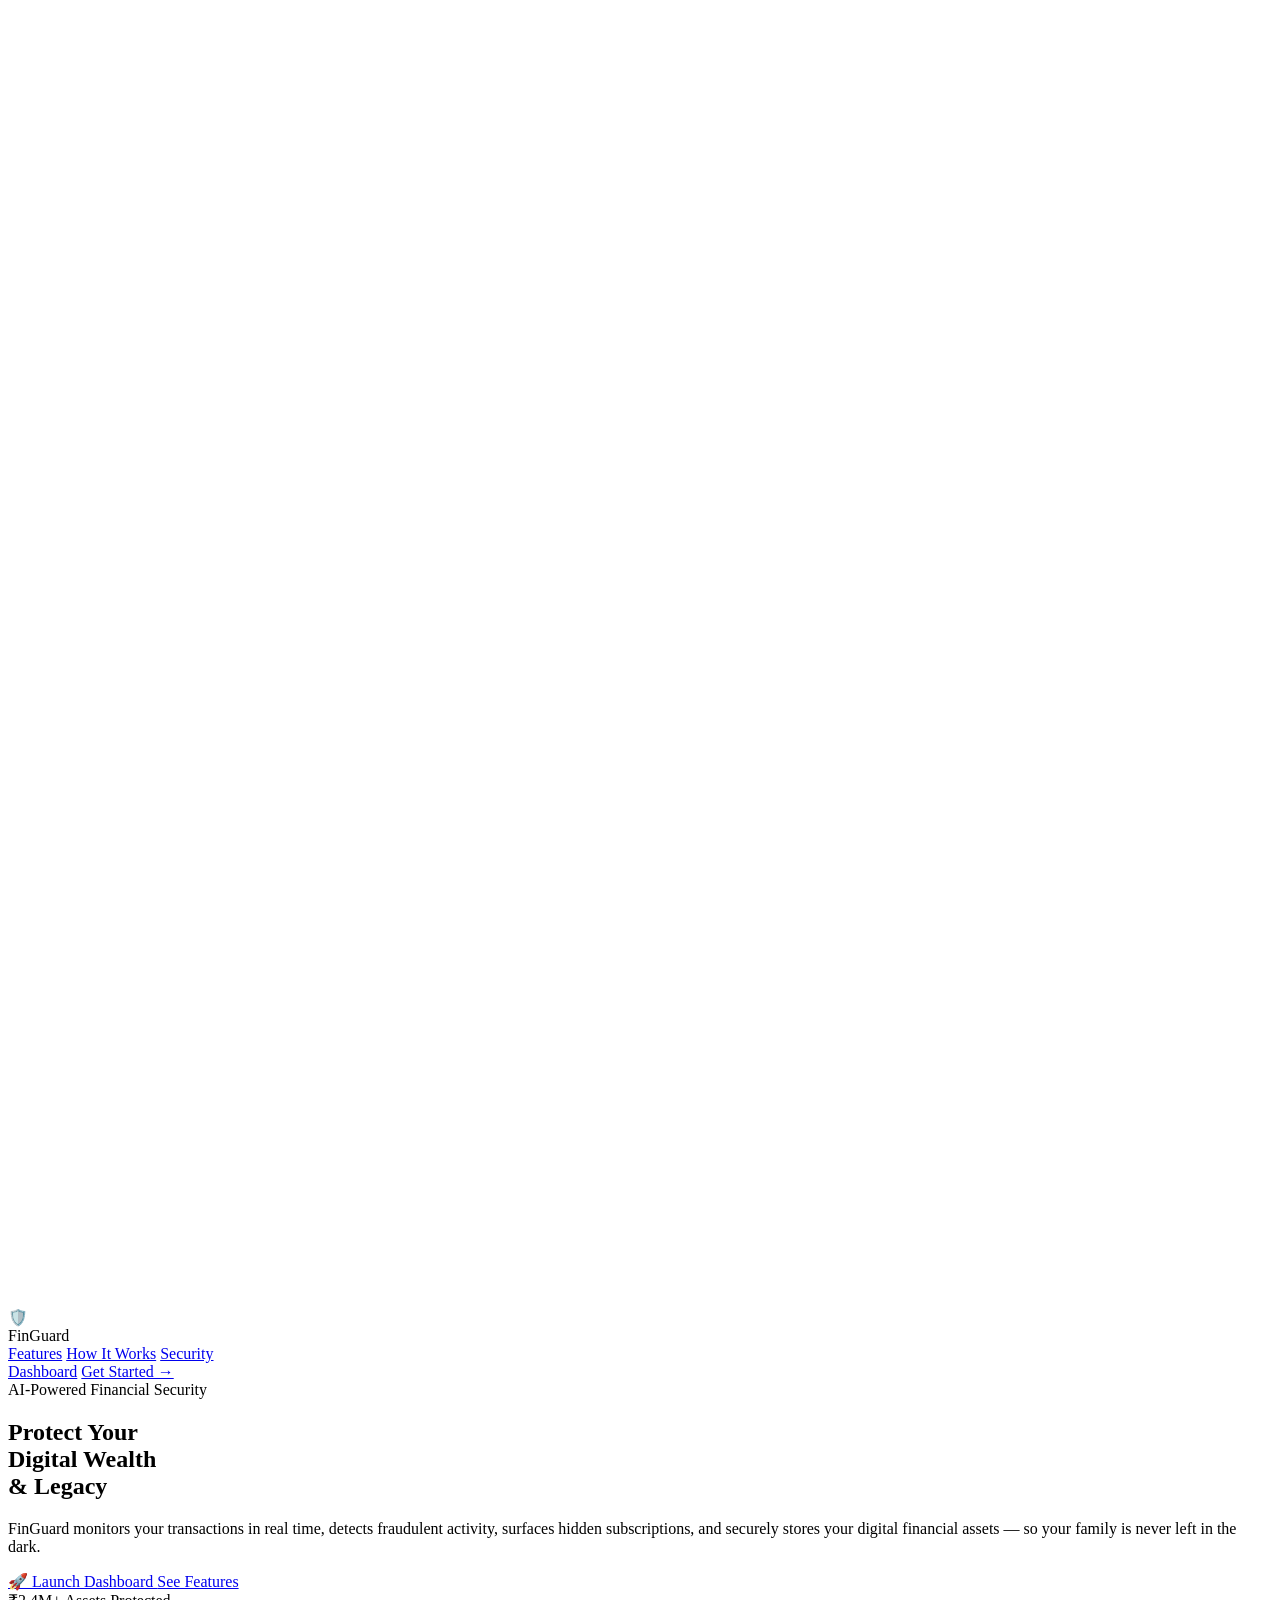
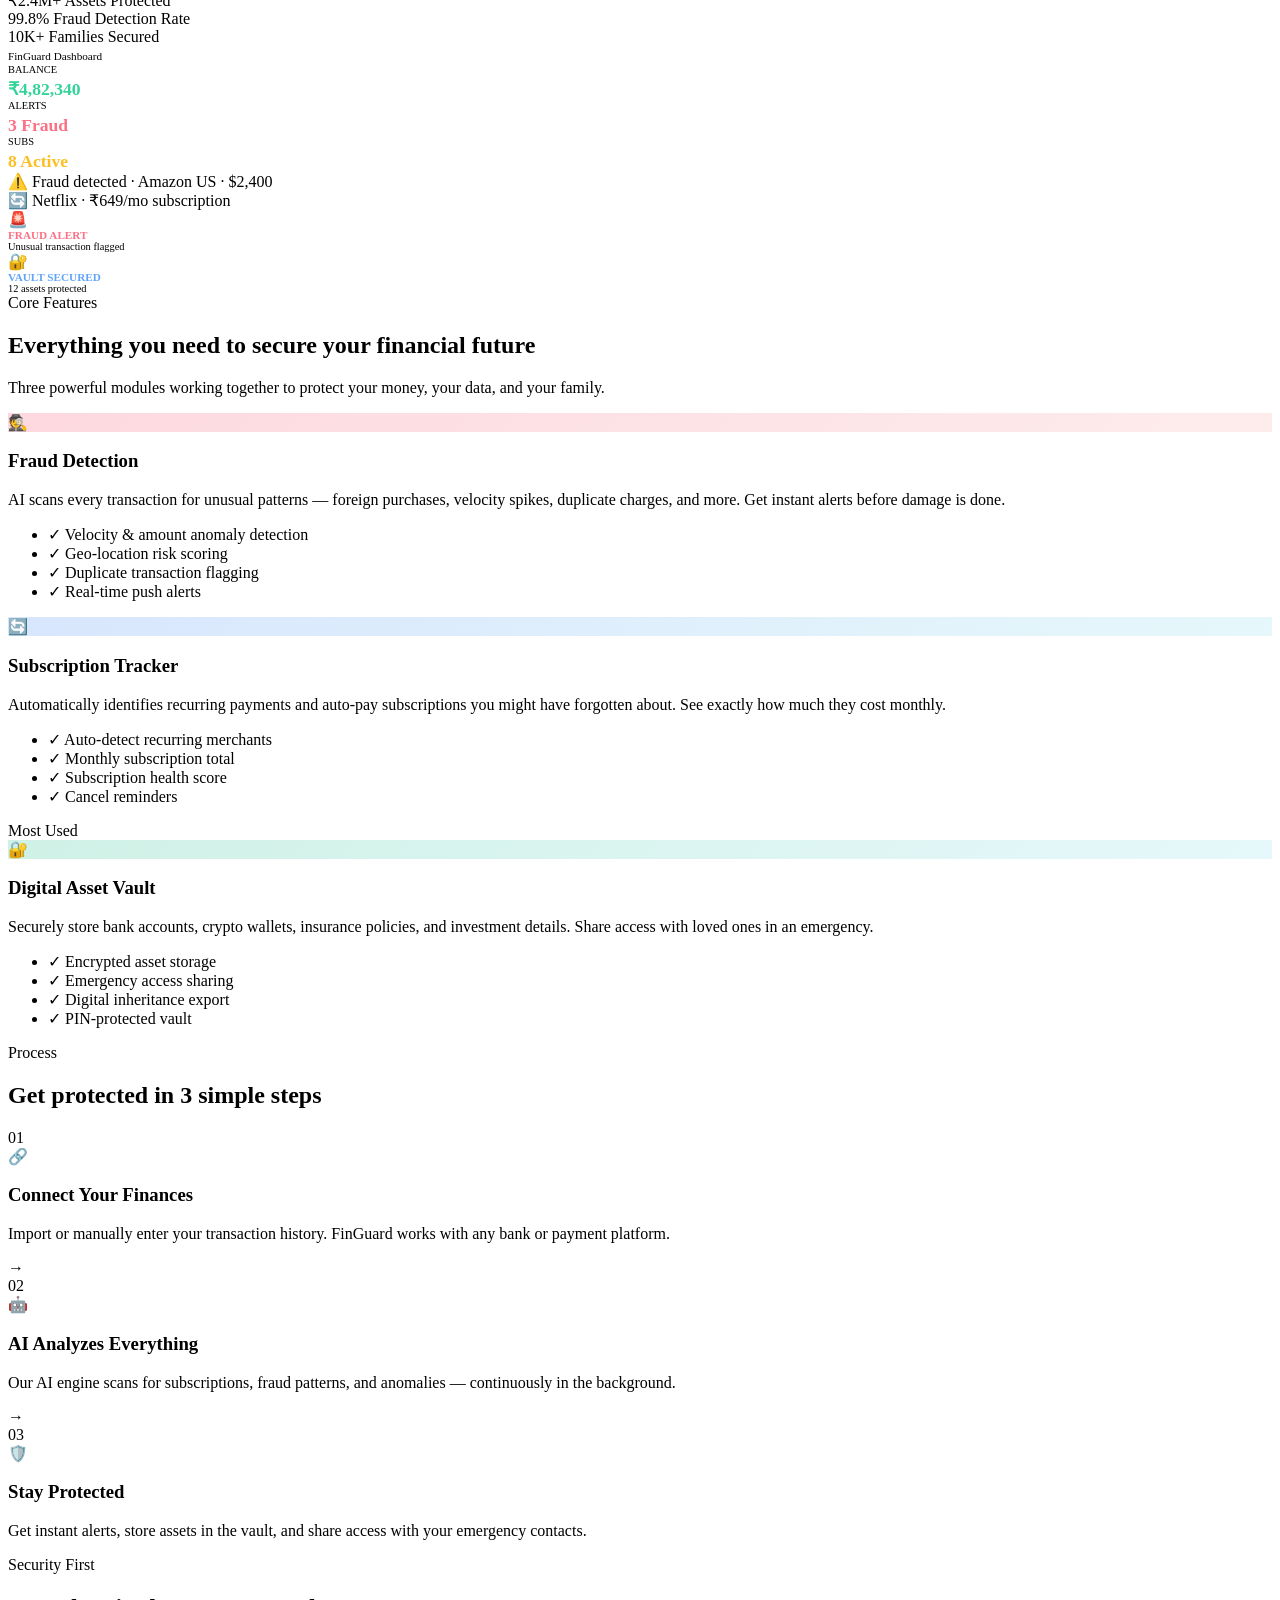
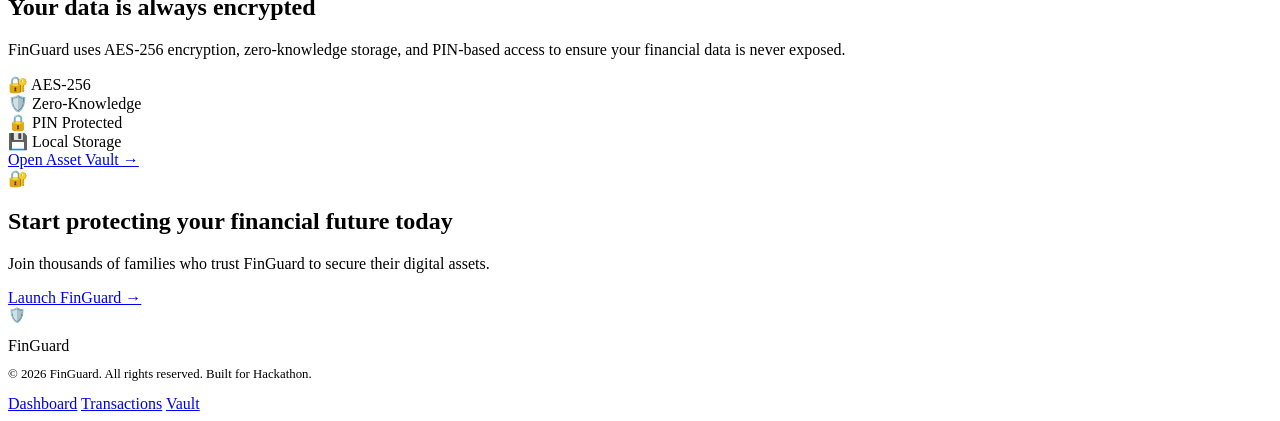
==== commit 12d39e21: "Add files via upload" ====
--- a/index.html
+++ b/index.html
@@ -5,8 +5,8 @@
   <meta name="viewport" content="width=device-width, initial-scale=1.0"/>
   <title>FinGuard – Smart Financial Protection Platform</title>
   <meta name="description" content="FinGuard monitors your transactions, detects fraud & subscriptions, and securely stores your digital financial assets for digital inheritance."/>
-  <link rel="stylesheet" href="style.css"/>
-  <link rel="stylesheet" href="landing.css"/>
+  <link rel="stylesheet" href="css/style.css"/>
+  <link rel="stylesheet" href="css/landing.css"/>
 </head>
 <body class="landing-body">
 
@@ -262,6 +262,6 @@
     </div>
   </footer>
 
-  <script src="app.js"></script>
+  <script src="js/app.js"></script>
 </body>
 </html>
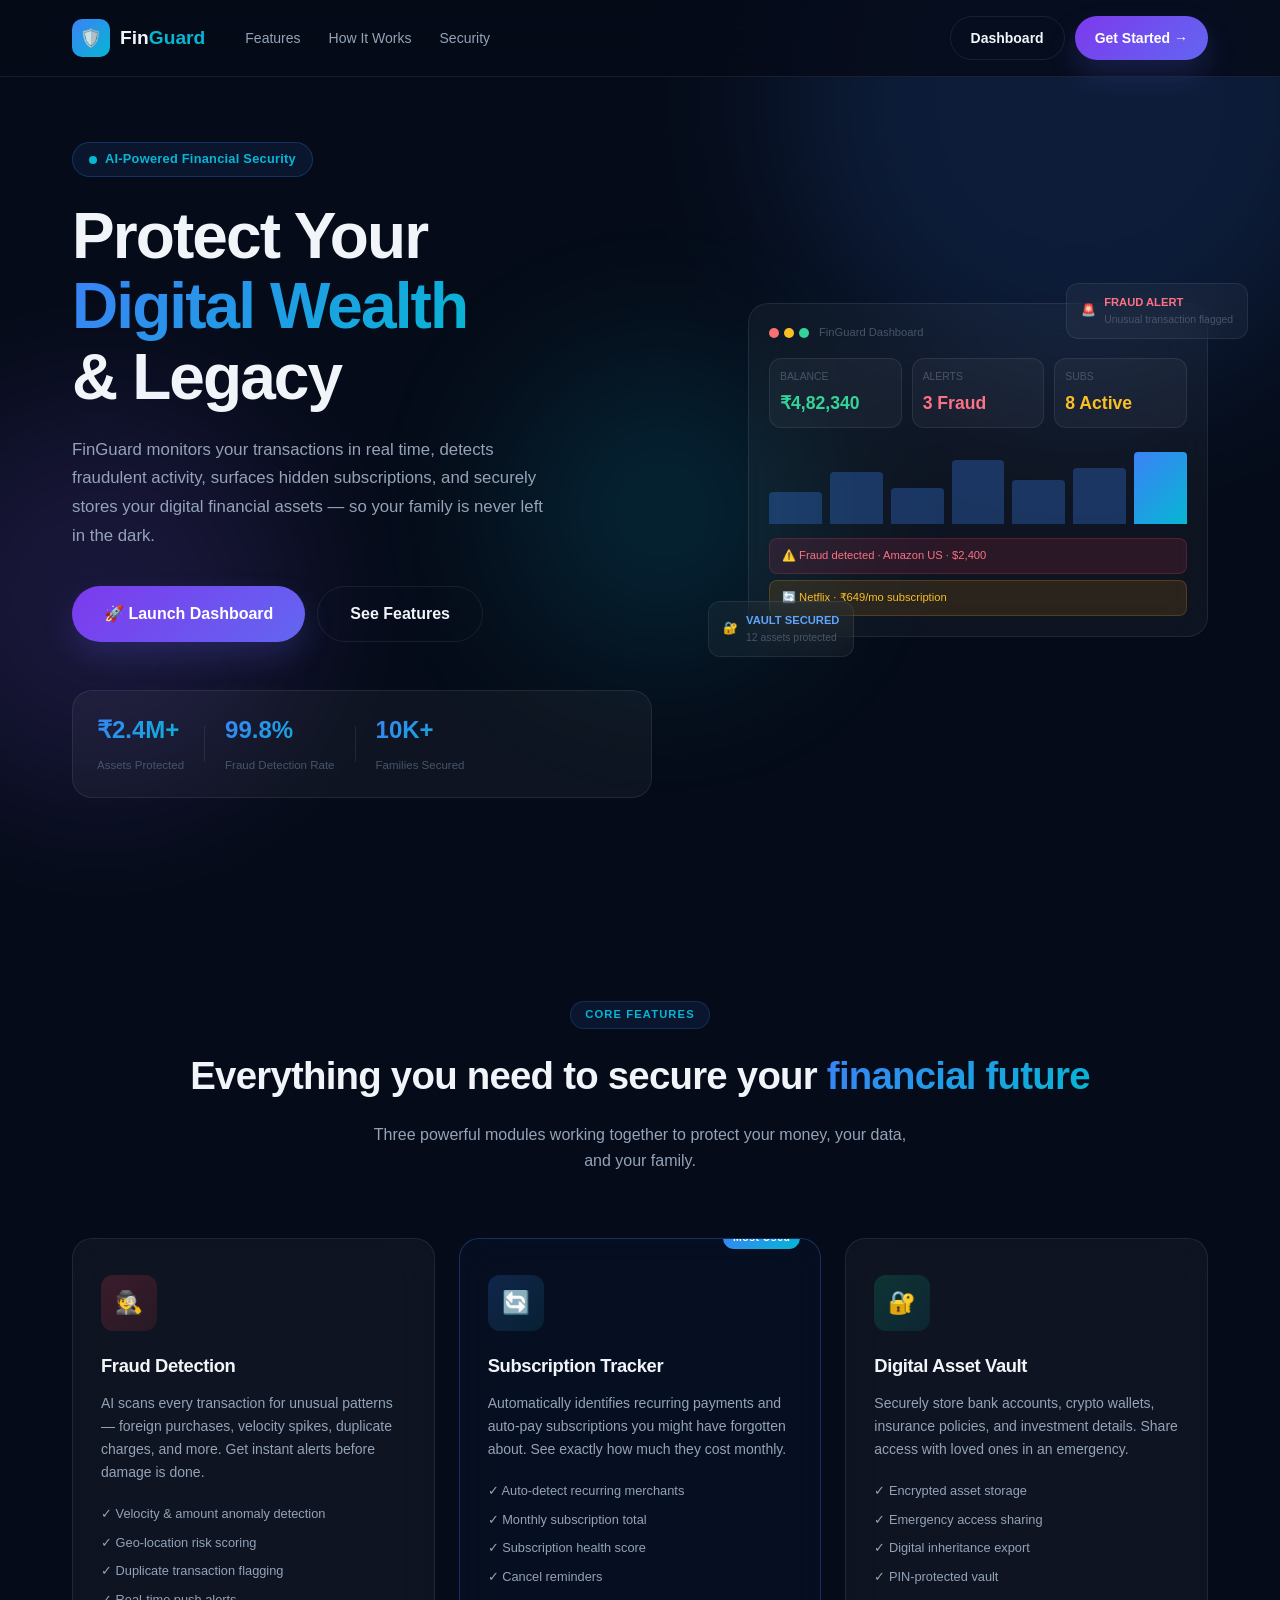
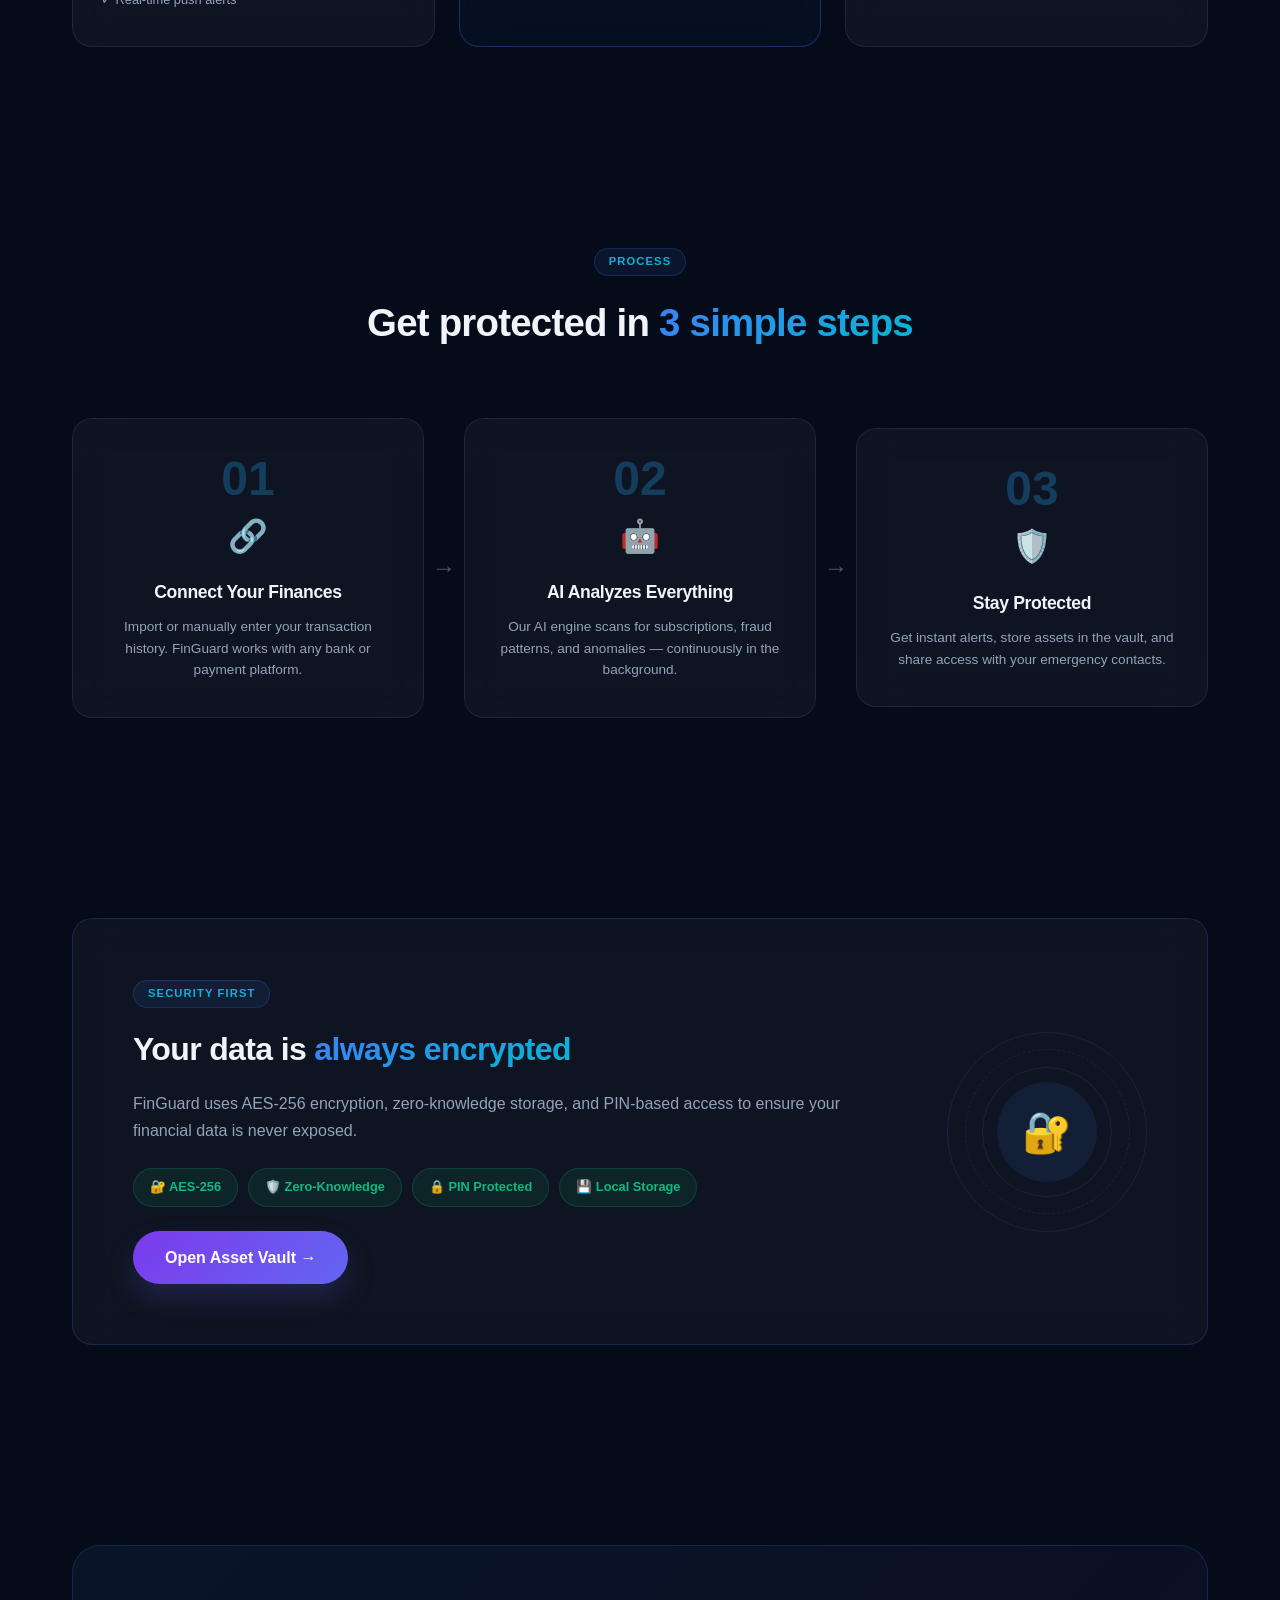
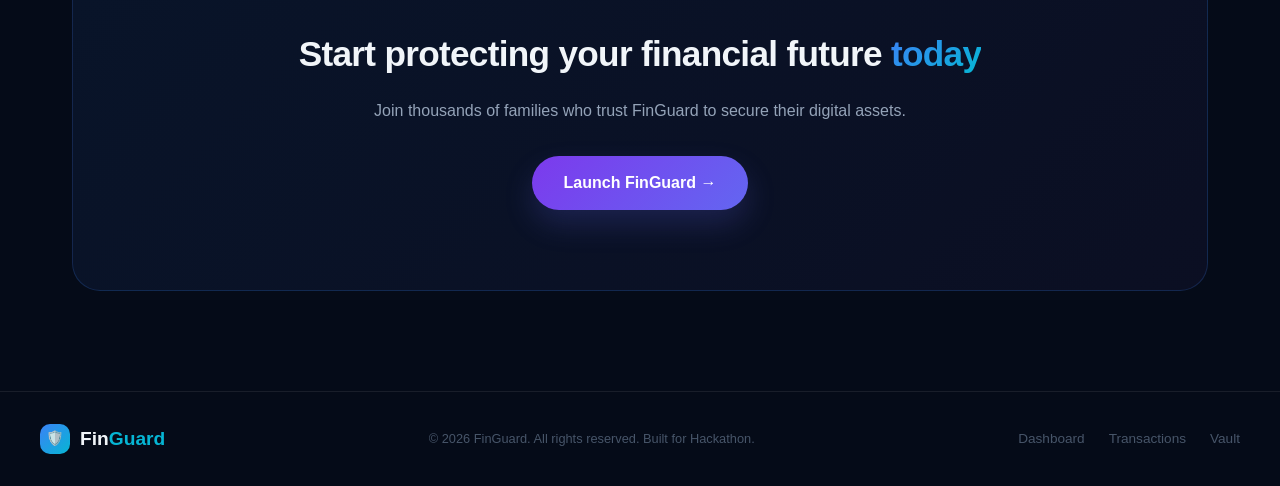
==== commit b9d25447: "Fix HTML entity encoding in index.html" ====
--- a/index.html
+++ b/index.html
@@ -5,8 +5,8 @@
   <meta name="viewport" content="width=device-width, initial-scale=1.0"/>
   <title>FinGuard – Smart Financial Protection Platform</title>
   <meta name="description" content="FinGuard monitors your transactions, detects fraud & subscriptions, and securely stores your digital financial assets for digital inheritance."/>
-  <link rel="stylesheet" href="css/style.css"/>
-  <link rel="stylesheet" href="css/landing.css"/>
+  <link rel="stylesheet" href="style.css"/>
+  <link rel="stylesheet" href="landing.css"/>
 </head>
 <body class="landing-body">
 
@@ -262,6 +262,6 @@
     </div>
   </footer>
 
-  <script src="js/app.js"></script>
+  <script src="app.js"></script>
 </body>
 </html>
--- a/style.css
+++ b/style.css
@@ -0,0 +1,755 @@
+/* ============================================================
+   FinGuard – Global Design System
+   ============================================================ */
+
+@import url('https://fonts.googleapis.com/css2?family=Inter:wght@300;400;500;600;700;800;900&family=Space+Grotesk:wght@400;500;600;700&display=swap');
+
+/* ── Design Tokens ───────────────────────────────────────── */
+:root {
+  --bg-primary:    #050b18;
+  --bg-secondary:  #0a1628;
+  --bg-card:       rgba(255,255,255,0.04);
+  --bg-card-hover: rgba(255,255,255,0.07);
+  --border:        rgba(255,255,255,0.08);
+  --border-hover:  rgba(99,179,237,0.35);
+
+  --accent-blue:   #3b82f6;
+  --accent-cyan:   #06b6d4;
+  --accent-purple: #8b5cf6;
+  --accent-emerald:#10b981;
+  --accent-amber:  #f59e0b;
+  --accent-rose:   #f43f5e;
+
+  --text-primary:  #f1f5f9;
+  --text-secondary:#94a3b8;
+  --text-muted:    #475569;
+
+  --gradient-hero: linear-gradient(135deg, #050b18 0%, #0f1f3d 50%, #0a0d1a 100%);
+  --gradient-card: linear-gradient(135deg, rgba(59,130,246,0.08), rgba(139,92,246,0.05));
+  --gradient-blue: linear-gradient(135deg, #3b82f6, #06b6d4);
+  --gradient-purple: linear-gradient(135deg, #8b5cf6, #3b82f6);
+  --gradient-green: linear-gradient(135deg, #10b981, #06b6d4);
+  --gradient-amber: linear-gradient(135deg, #f59e0b, #ef4444);
+
+  --shadow-card:   0 4px 24px rgba(0,0,0,0.4);
+  --shadow-glow:   0 0 40px rgba(59,130,246,0.15);
+  --shadow-hover:  0 8px 40px rgba(59,130,246,0.2);
+
+  --radius-sm:  8px;
+  --radius-md:  12px;
+  --radius-lg:  20px;
+  --radius-xl:  28px;
+  --radius-full: 9999px;
+
+  --nav-width: 260px;
+  --transition: all 0.3s cubic-bezier(0.4,0,0.2,1);
+}
+
+/* ── Reset & Base ────────────────────────────────────────── */
+*, *::before, *::after { box-sizing: border-box; margin: 0; padding: 0; }
+
+html { scroll-behavior: smooth; }
+
+body {
+  font-family: 'Inter', sans-serif;
+  background: var(--bg-primary);
+  color: var(--text-primary);
+  min-height: 100vh;
+  overflow-x: hidden;
+  line-height: 1.6;
+}
+
+/* ── Scrollbar ───────────────────────────────────────────── */
+::-webkit-scrollbar { width: 6px; }
+::-webkit-scrollbar-track { background: var(--bg-secondary); }
+::-webkit-scrollbar-thumb { background: rgba(99,179,237,0.3); border-radius: 3px; }
+::-webkit-scrollbar-thumb:hover { background: rgba(99,179,237,0.6); }
+
+/* ── Typography ──────────────────────────────────────────── */
+h1, h2, h3, h4, h5 { font-family: 'Space Grotesk', sans-serif; font-weight: 700; letter-spacing: -0.02em; }
+
+a { color: inherit; text-decoration: none; }
+
+/* ── Layout Helpers ──────────────────────────────────────── */
+.flex { display: flex; }
+.flex-col { flex-direction: column; }
+.items-center { align-items: center; }
+.justify-between { justify-content: space-between; }
+.justify-center { justify-content: center; }
+.gap-2 { gap: 8px; }
+.gap-3 { gap: 12px; }
+.gap-4 { gap: 16px; }
+.gap-6 { gap: 24px; }
+.w-full { width: 100%; }
+
+/* ── Glass Card ──────────────────────────────────────────── */
+.glass-card {
+  background: var(--bg-card);
+  border: 1px solid var(--border);
+  border-radius: var(--radius-lg);
+  backdrop-filter: blur(20px);
+  -webkit-backdrop-filter: blur(20px);
+  transition: var(--transition);
+  position: relative;
+  overflow: hidden;
+}
+.glass-card::before {
+  content: '';
+  position: absolute;
+  inset: 0;
+  background: var(--gradient-card);
+  opacity: 0;
+  transition: var(--transition);
+  pointer-events: none;
+}
+.glass-card:hover { border-color: var(--border-hover); box-shadow: var(--shadow-hover); }
+.glass-card:hover::before { opacity: 1; }
+
+/* ── Buttons ─────────────────────────────────────────────── */
+.btn {
+  display: inline-flex;
+  align-items: center;
+  gap: 8px;
+  padding: 10px 20px;
+  border-radius: var(--radius-full);
+  font-family: 'Inter', sans-serif;
+  font-size: 0.875rem;
+  font-weight: 600;
+  cursor: pointer;
+  border: none;
+  transition: var(--transition);
+  white-space: nowrap;
+  text-decoration: none;
+}
+.btn-primary {
+  background: var(--gradient-blue);
+  color: white;
+  box-shadow: 0 4px 20px rgba(59,130,246,0.35);
+}
+.btn-primary:hover { transform: translateY(-2px); box-shadow: 0 8px 30px rgba(59,130,246,0.5); }
+.btn-secondary {
+  background: transparent;
+  color: var(--text-primary);
+  border: 1px solid var(--border);
+}
+.btn-secondary:hover { border-color: var(--accent-blue); background: rgba(59,130,246,0.08); }
+.btn-icon {
+  width: 36px; height: 36px;
+  padding: 0;
+  display: inline-flex;
+  align-items: center;
+  justify-content: center;
+  border-radius: var(--radius-sm);
+  background: var(--bg-card);
+  border: 1px solid var(--border);
+  color: var(--text-secondary);
+  cursor: pointer;
+  transition: var(--transition);
+}
+.btn-icon:hover { border-color: var(--accent-blue); color: var(--accent-blue); }
+.btn-danger { background: rgba(244,63,94,0.15); color: var(--accent-rose); border: 1px solid rgba(244,63,94,0.3); }
+.btn-danger:hover { background: rgba(244,63,94,0.25); }
+.btn-success { background: rgba(16,185,129,0.15); color: var(--accent-emerald); border: 1px solid rgba(16,185,129,0.3); }
+.btn-success:hover { background: rgba(16,185,129,0.25); }
+.btn-lg { padding: 14px 32px; font-size: 1rem; }
+.btn-sm { padding: 6px 14px; font-size: 0.8rem; }
+
+/* ── Badges ──────────────────────────────────────────────── */
+.badge {
+  display: inline-flex;
+  align-items: center;
+  gap: 4px;
+  padding: 3px 10px;
+  border-radius: var(--radius-full);
+  font-size: 0.7rem;
+  font-weight: 600;
+  letter-spacing: 0.04em;
+  text-transform: uppercase;
+}
+.badge-green  { background: rgba(16,185,129,0.15);  color: #34d399; border: 1px solid rgba(16,185,129,0.25); }
+.badge-amber  { background: rgba(245,158,11,0.15);  color: #fbbf24; border: 1px solid rgba(245,158,11,0.25); }
+.badge-red    { background: rgba(244,63,94,0.15);   color: #fb7185; border: 1px solid rgba(244,63,94,0.25); }
+.badge-blue   { background: rgba(59,130,246,0.15);  color: #60a5fa; border: 1px solid rgba(59,130,246,0.25); }
+.badge-purple { background: rgba(139,92,246,0.15);  color: #a78bfa; border: 1px solid rgba(139,92,246,0.25); }
+
+/* ── Sidebar Navigation ──────────────────────────────────── */
+.sidebar {
+  position: fixed;
+  top: 0; left: 0;
+  width: var(--nav-width);
+  height: 100vh;
+  background: var(--bg-secondary);
+  border-right: 1px solid var(--border);
+  display: flex;
+  flex-direction: column;
+  padding: 24px 16px;
+  z-index: 100;
+  overflow-y: auto;
+}
+.sidebar-logo {
+  display: flex;
+  align-items: center;
+  gap: 10px;
+  padding: 8px 12px;
+  margin-bottom: 32px;
+}
+.sidebar-logo .logo-icon {
+  width: 38px; height: 38px;
+  background: var(--gradient-blue);
+  border-radius: 10px;
+  display: flex;
+  align-items: center;
+  justify-content: center;
+  font-size: 1.1rem;
+  flex-shrink: 0;
+}
+.sidebar-logo .logo-text { font-family: 'Space Grotesk', sans-serif; font-size: 1.15rem; font-weight: 700; }
+.sidebar-logo .logo-text span { color: var(--accent-cyan); }
+
+.nav-section-label {
+  font-size: 0.65rem;
+  font-weight: 600;
+  letter-spacing: 0.1em;
+  text-transform: uppercase;
+  color: var(--text-muted);
+  padding: 0 12px;
+  margin: 16px 0 8px;
+}
+.nav-link {
+  display: flex;
+  align-items: center;
+  gap: 10px;
+  padding: 10px 12px;
+  border-radius: var(--radius-md);
+  color: var(--text-secondary);
+  font-size: 0.875rem;
+  font-weight: 500;
+  transition: var(--transition);
+  cursor: pointer;
+  text-decoration: none;
+}
+.nav-link:hover { background: var(--bg-card); color: var(--text-primary); }
+.nav-link.active { background: rgba(59,130,246,0.12); color: var(--accent-blue); border: 1px solid rgba(59,130,246,0.2); }
+.nav-link .nav-icon { width: 20px; text-align: center; font-size: 1rem; }
+.nav-link .nav-badge {
+  margin-left: auto;
+  background: var(--accent-rose);
+  color: white;
+  font-size: 0.65rem;
+  font-weight: 700;
+  padding: 1px 6px;
+  border-radius: 99px;
+}
+
+.sidebar-bottom {
+  margin-top: auto;
+  padding-top: 16px;
+  border-top: 1px solid var(--border);
+}
+.user-avatar {
+  width: 36px; height: 36px;
+  border-radius: 50%;
+  background: var(--gradient-purple);
+  display: flex;
+  align-items: center;
+  justify-content: center;
+  font-weight: 700;
+  font-size: 0.85rem;
+}
+
+/* ── Main Content Area ───────────────────────────────────── */
+.main-content {
+  margin-left: var(--nav-width);
+  min-height: 100vh;
+  padding: 32px;
+}
+
+/* ── Page Header ─────────────────────────────────────────── */
+.page-header {
+  margin-bottom: 32px;
+}
+.page-header h1 { font-size: 1.75rem; margin-bottom: 4px; }
+.page-header p { color: var(--text-secondary); font-size: 0.9rem; }
+
+/* ── Stats Grid ──────────────────────────────────────────── */
+.stats-grid {
+  display: grid;
+  grid-template-columns: repeat(4, 1fr);
+  gap: 20px;
+  margin-bottom: 28px;
+}
+.stat-card {
+  padding: 22px;
+  position: relative;
+}
+.stat-card .stat-icon {
+  width: 44px; height: 44px;
+  border-radius: var(--radius-md);
+  display: flex;
+  align-items: center;
+  justify-content: center;
+  font-size: 1.2rem;
+  margin-bottom: 16px;
+}
+.stat-card .stat-label { font-size: 0.8rem; color: var(--text-secondary); font-weight: 500; margin-bottom: 6px; }
+.stat-card .stat-value { font-size: 1.7rem; font-weight: 800; font-family: 'Space Grotesk', sans-serif; line-height: 1; margin-bottom: 6px; }
+.stat-card .stat-change { font-size: 0.75rem; }
+.stat-change.up   { color: var(--accent-emerald); }
+.stat-change.down { color: var(--accent-rose); }
+
+/* ── Table ───────────────────────────────────────────────── */
+.table-wrapper { overflow-x: auto; }
+table { width: 100%; border-collapse: collapse; }
+thead tr { border-bottom: 1px solid var(--border); }
+th { padding: 12px 16px; font-size: 0.75rem; font-weight: 600; color: var(--text-muted); text-transform: uppercase; letter-spacing: 0.05em; text-align: left; }
+td { padding: 14px 16px; font-size: 0.875rem; border-bottom: 1px solid rgba(255,255,255,0.03); vertical-align: middle; }
+tr:hover td { background: rgba(255,255,255,0.02); }
+tr:last-child td { border-bottom: none; }
+
+/* ── Form Elements ───────────────────────────────────────── */
+.form-group { margin-bottom: 18px; }
+.form-group label { display: block; font-size: 0.8rem; font-weight: 600; color: var(--text-secondary); margin-bottom: 6px; text-transform: uppercase; letter-spacing: 0.04em; }
+.form-input, .form-select, .form-textarea {
+  width: 100%;
+  background: rgba(255,255,255,0.04);
+  border: 1px solid var(--border);
+  border-radius: var(--radius-md);
+  color: var(--text-primary);
+  font-family: 'Inter', sans-serif;
+  font-size: 0.875rem;
+  padding: 10px 14px;
+  outline: none;
+  transition: var(--transition);
+}
+.form-input:focus, .form-select:focus, .form-textarea:focus { border-color: var(--accent-blue); box-shadow: 0 0 0 3px rgba(59,130,246,0.1); }
+.form-input::placeholder { color: var(--text-muted); }
+.form-select { cursor: pointer; }
+.form-select option { background: #1e293b; }
+.form-textarea { resize: vertical; min-height: 80px; }
+
+/* ── Modal ───────────────────────────────────────────────── */
+.modal-overlay {
+  position: fixed;
+  inset: 0;
+  background: rgba(0,0,0,0.7);
+  backdrop-filter: blur(8px);
+  display: flex;
+  align-items: center;
+  justify-content: center;
+  z-index: 1000;
+  opacity: 0;
+  pointer-events: none;
+  transition: opacity 0.3s ease;
+}
+.modal-overlay.active { opacity: 1; pointer-events: all; }
+.modal {
+  background: #0d1b2e;
+  border: 1px solid var(--border);
+  border-radius: var(--radius-xl);
+  padding: 32px;
+  width: 100%;
+  max-width: 500px;
+  max-height: 90vh;
+  overflow-y: auto;
+  transform: scale(0.95) translateY(20px);
+  transition: transform 0.3s cubic-bezier(0.4,0,0.2,1);
+}
+.modal-overlay.active .modal { transform: scale(1) translateY(0); }
+.modal-header { display: flex; align-items: center; justify-content: space-between; margin-bottom: 24px; }
+.modal-header h3 { font-size: 1.2rem; }
+
+/* ── QR Scanner Simulation ─────────────────────────────── */
+.qr-scanner-visual {
+  width: 100%;
+  aspect-ratio: 1;
+  max-width: 300px;
+  margin: 0 auto;
+  border: 2px solid var(--accent-blue);
+  border-radius: var(--radius-lg);
+  position: relative;
+  overflow: hidden;
+  background: #000;
+}
+.qr-scanner-line {
+  position: absolute;
+  top: 0; left: 0; right: 0;
+  height: 2px;
+  background: var(--accent-cyan);
+  box-shadow: 0 0 15px var(--accent-cyan);
+  animation: qrScan 2s infinite linear;
+}
+@keyframes qrScan {
+  0% { top: 0; }
+  100% { top: 100%; }
+}
+.qr-scanner-corner {
+  position: absolute;
+  width: 20px; height: 20px;
+  border: 3px solid var(--accent-blue);
+}
+.tl { top: 15px; left: 15px; border-right: 0; border-bottom: 0; }
+.tr { top: 15px; right: 15px; border-left: 0; border-bottom: 0; }
+.bl { bottom: 15px; left: 15px; border-right: 0; border-top: 0; }
+.br { bottom: 15px; right: 15px; border-left: 0; border-top: 0; }
+
+/* ── Scratch Cards ─────────────────────────────────────── */
+.scratch-card-container {
+  width: 200px;
+  height: 200px;
+  position: relative;
+  cursor: crosshair;
+  user-select: none;
+}
+.scratch-card-canvas {
+  position: absolute;
+  top: 0; left: 0;
+  z-index: 2;
+  border-radius: 12px;
+}
+.scratch-card-content {
+  position: absolute;
+  top: 0; left: 0;
+  width: 100%; height: 100%;
+  display: flex;
+  flex-direction: column;
+  align-items: center;
+  justify-content: center;
+  z-index: 1;
+  background: var(--bg-card);
+  border: 1px solid var(--border);
+  border-radius: 12px;
+}
+
+/* ── Flight/Hotel Booking UI ────────────────────────────── */
+.booking-tabs {
+  display: flex;
+  background: var(--bg-secondary);
+  border-bottom: 1px solid var(--border);
+}
+.booking-tab {
+  padding: 16px 24px;
+  cursor: pointer;
+  border-bottom: 2px solid transparent;
+  transition: var(--transition);
+  font-weight: 600;
+  color: var(--text-secondary);
+}
+.booking-tab.active {
+  color: var(--accent-blue);
+  border-bottom-color: var(--accent-blue);
+  background: rgba(59,130,246,0.05);
+}
+
+/* ── Service List Items ─────────────────────────────────── */
+.service-item {
+  padding: 16px;
+  border-bottom: 1px solid var(--border);
+  transition: var(--transition);
+}
+.service-item:hover { background: rgba(255,255,255,0.02); }
+.service-item:last-child { border-bottom: none; }
+
+/* ── UPI PIN Modal ─────────────────────────────────────── */
+.upi-pin-grid {
+  display: grid;
+  grid-template-columns: repeat(3, 1fr);
+  gap: 12px;
+  margin-top: 20px;
+}
+
+/* ── Custom Utilities ───────────────────────────────────── */
+.text-lg { font-size: 1.125rem; }
+.font-bold { font-weight: 700; }
+.grid-2 { display: grid; grid-template-columns: repeat(2, 1fr); gap: 20px; }
+.grid-3 { display: grid; grid-template-columns: repeat(3, 1fr); gap: 20px; }
+
+/* ── Animations ──────────────────────────────────────────── */
+@keyframes fadeInUp { from { opacity: 0; transform: translateY(24px); } to { opacity: 1; transform: translateY(0); } }
+@keyframes fadeIn   { from { opacity: 0; } to { opacity: 1; } }
+@keyframes pulse    { 0%, 100% { opacity: 1; } 50% { opacity: 0.5; } }
+@keyframes spin     { to { transform: rotate(360deg); } }
+@keyframes float    { 0%, 100% { transform: translateY(0); } 50% { transform: translateY(-10px); } }
+@keyframes glow     { 0%, 100% { box-shadow: 0 0 20px rgba(59,130,246,0.3); } 50% { box-shadow: 0 0 40px rgba(59,130,246,0.6); } }
+@keyframes shimmer  { 0% { background-position: -200% 0; } 100% { background-position: 200% 0; } }
+@keyframes blink    { 0%, 100% { opacity: 1; } 50% { opacity: 0; } }
+
+.animate-fade-in   { animation: fadeIn 0.6s ease forwards; }
+.animate-fade-in-up { animation: fadeInUp 0.6s ease forwards; }
+.animate-pulse     { animation: pulse 2s infinite; }
+.animate-float     { animation: float 3s ease-in-out infinite; }
+.animate-glow      { animation: glow 2s ease-in-out infinite; }
+
+/* ── Gradient Text ───────────────────────────────────────── */
+.gradient-text {
+  background: var(--gradient-blue);
+  -webkit-background-clip: text;
+  -webkit-text-fill-color: transparent;
+  background-clip: text;
+}
+.gradient-text-purple {
+  background: var(--gradient-purple);
+  -webkit-background-clip: text;
+  -webkit-text-fill-color: transparent;
+  background-clip: text;
+}
+
+/* ── Search Bar ──────────────────────────────────────────── */
+.search-wrapper {
+  position: relative;
+  display: flex;
+  align-items: center;
+}
+.search-wrapper .search-icon {
+  position: absolute;
+  left: 12px;
+  color: var(--text-muted);
+  font-size: 0.9rem;
+}
+.search-input {
+  padding-left: 36px !important;
+}
+
+/* ── Filter Tabs ─────────────────────────────────────────── */
+.filter-tabs {
+  display: flex;
+  gap: 4px;
+  background: var(--bg-card);
+  border: 1px solid var(--border);
+  border-radius: var(--radius-full);
+  padding: 4px;
+}
+.filter-tab {
+  padding: 6px 16px;
+  border-radius: var(--radius-full);
+  font-size: 0.8rem;
+  font-weight: 600;
+  color: var(--text-secondary);
+  cursor: pointer;
+  transition: var(--transition);
+  border: none;
+  background: transparent;
+}
+.filter-tab.active { background: var(--accent-blue); color: white; }
+.filter-tab:hover:not(.active) { color: var(--text-primary); }
+
+/* ── Progress Bar ────────────────────────────────────────── */
+.progress-bar {
+  height: 6px;
+  border-radius: var(--radius-full);
+  background: rgba(255,255,255,0.08);
+  overflow: hidden;
+  margin-top: 8px;
+}
+.progress-fill {
+  height: 100%;
+  border-radius: var(--radius-full);
+  transition: width 1s cubic-bezier(0.4,0,0.2,1);
+}
+
+/* ── Glowing Orbs (decorative) ───────────────────────────── */
+.orb {
+  position: absolute;
+  border-radius: 50%;
+  filter: blur(80px);
+  pointer-events: none;
+  opacity: 0.15;
+}
+.orb-blue   { background: #3b82f6; }
+.orb-purple { background: #8b5cf6; }
+.orb-cyan   { background: #06b6d4; }
+
+/* ── Chatbot Styles ──────────────────────────────────────── */
+.chatbot-trigger {
+  position: fixed;
+  bottom: 28px;
+  right: 28px;
+  width: 58px;
+  height: 58px;
+  border-radius: 50%;
+  background: var(--gradient-blue);
+  border: none;
+  cursor: pointer;
+  display: flex;
+  align-items: center;
+  justify-content: center;
+  font-size: 1.4rem;
+  box-shadow: 0 4px 24px rgba(59,130,246,0.5);
+  z-index: 500;
+  transition: var(--transition);
+  animation: glow 2s ease-in-out infinite;
+}
+.chatbot-trigger:hover { transform: scale(1.1); }
+
+.chatbot-window {
+  position: fixed;
+  bottom: 96px;
+  right: 28px;
+  width: 370px;
+  height: 520px;
+  background: #0d1b2e;
+  border: 1px solid var(--border-hover);
+  border-radius: var(--radius-xl);
+  display: flex;
+  flex-direction: column;
+  z-index: 500;
+  overflow: hidden;
+  box-shadow: 0 20px 60px rgba(0,0,0,0.5);
+  transform: scale(0.9) translateY(20px);
+  opacity: 0;
+  pointer-events: none;
+  transition: all 0.3s cubic-bezier(0.4,0,0.2,1);
+}
+.chatbot-window.open {
+  transform: scale(1) translateY(0);
+  opacity: 1;
+  pointer-events: all;
+}
+
+.chatbot-header {
+  padding: 16px 20px;
+  background: var(--gradient-blue);
+  display: flex;
+  align-items: center;
+  gap: 10px;
+}
+.chatbot-header .bot-avatar {
+  width: 36px; height: 36px;
+  border-radius: 50%;
+  background: rgba(255,255,255,0.2);
+  display: flex;
+  align-items: center;
+  justify-content: center;
+  font-size: 1rem;
+}
+.chatbot-header .bot-info h4 { font-size: 0.9rem; font-weight: 700; }
+.chatbot-header .bot-info p  { font-size: 0.7rem; opacity: 0.8; }
+.chatbot-header .status-dot  { width: 8px; height: 8px; border-radius: 50%; background: #4ade80; margin-left: auto; animation: pulse 2s infinite; }
+
+.chatbot-messages {
+  flex: 1;
+  overflow-y: auto;
+  padding: 16px;
+  display: flex;
+  flex-direction: column;
+  gap: 10px;
+}
+.chat-msg {
+  max-width: 85%;
+  padding: 10px 14px;
+  border-radius: 16px;
+  font-size: 0.82rem;
+  line-height: 1.5;
+  animation: fadeInUp 0.3s ease;
+}
+.chat-msg.bot { background: rgba(255,255,255,0.06); border: 1px solid var(--border); border-radius: 16px 16px 16px 4px; align-self: flex-start; color: var(--text-primary); }
+.chat-msg.user { background: var(--gradient-blue); border-radius: 16px 16px 4px 16px; align-self: flex-end; color: white; }
+.chat-msg.typing { padding: 14px; }
+.typing-dots span { display: inline-block; width: 6px; height: 6px; border-radius: 50%; background: var(--text-secondary); margin: 0 2px; animation: pulse 1s infinite; }
+.typing-dots span:nth-child(2) { animation-delay: 0.2s; }
+.typing-dots span:nth-child(3) { animation-delay: 0.4s; }
+
+.chatbot-input-area {
+  padding: 12px 16px;
+  border-top: 1px solid var(--border);
+  display: flex;
+  gap: 8px;
+  align-items: flex-end;
+}
+.chatbot-input-area input {
+  flex: 1;
+  background: rgba(255,255,255,0.06);
+  border: 1px solid var(--border);
+  border-radius: var(--radius-full);
+  color: var(--text-primary);
+  font-size: 0.85rem;
+  padding: 10px 14px;
+  outline: none;
+  font-family: 'Inter', sans-serif;
+  transition: var(--transition);
+}
+.chatbot-input-area input:focus { border-color: var(--accent-blue); }
+.chatbot-input-area input::placeholder { color: var(--text-muted); }
+.chatbot-send {
+  width: 38px; height: 38px;
+  border-radius: 50%;
+  background: var(--gradient-blue);
+  border: none;
+  cursor: pointer;
+  display: flex; align-items: center; justify-content: center;
+  color: white;
+  font-size: 0.9rem;
+  flex-shrink: 0;
+  transition: var(--transition);
+}
+.chatbot-send:hover { transform: scale(1.1); }
+
+/* ── Empty State ─────────────────────────────────────────── */
+.empty-state {
+  text-align: center;
+  padding: 60px 20px;
+  color: var(--text-secondary);
+}
+.empty-state .empty-icon { font-size: 3rem; margin-bottom: 16px; opacity: 0.4; }
+.empty-state h3 { font-size: 1.1rem; margin-bottom: 8px; color: var(--text-secondary); }
+.empty-state p  { font-size: 0.875rem; color: var(--text-muted); }
+
+/* ── Notification Toast ──────────────────────────────────── */
+.toast-container {
+  position: fixed;
+  top: 20px;
+  right: 20px;
+  z-index: 9999;
+  display: flex;
+  flex-direction: column;
+  gap: 8px;
+}
+.toast {
+  padding: 12px 20px;
+  border-radius: var(--radius-md);
+  font-size: 0.85rem;
+  font-weight: 500;
+  background: #1e293b;
+  border-left: 3px solid var(--accent-blue);
+  box-shadow: var(--shadow-card);
+  animation: fadeInUp 0.4s ease, fadeOut 0.4s ease 2.6s forwards;
+  max-width: 320px;
+}
+.toast.success { border-color: var(--accent-emerald); }
+.toast.error   { border-color: var(--accent-rose); }
+.toast.warning { border-color: var(--accent-amber); }
+@keyframes fadeOut { to { opacity: 0; transform: translateY(-10px); } }
+
+/* ── Responsive ──────────────────────────────────────────── */
+@media (max-width: 1024px) {
+  .stats-grid { grid-template-columns: repeat(2, 1fr); }
+}
+
+@media (max-width: 768px) {
+  .sidebar { transform: translateX(-100%); }
+  .sidebar.mobile-open { transform: translateX(0); }
+  .main-content { margin-left: 0; padding: 20px 16px; }
+  .stats-grid { grid-template-columns: 1fr; }
+  .chatbot-window { width: calc(100vw - 40px); right: 20px; }
+}
+
+/* ── Utility ─────────────────────────────────────────────── */
+.text-sm  { font-size: 0.875rem; }
+.text-xs  { font-size: 0.75rem; }
+.text-muted { color: var(--text-muted); }
+.text-secondary { color: var(--text-secondary); }
+.text-cyan { color: var(--accent-cyan); }
+.text-blue { color: var(--accent-blue); }
+.text-emerald { color: var(--accent-emerald); }
+.text-amber { color: var(--accent-amber); }
+.text-rose { color: var(--accent-rose); }
+.mb-0 { margin-bottom: 0; }
+.mb-2 { margin-bottom: 8px; }
+.mb-4 { margin-bottom: 16px; }
+.mb-6 { margin-bottom: 24px; }
+.mt-auto { margin-top: auto; }
+.p-0 { padding: 0; }
+.hidden { display: none; }
+.relative { position: relative; }
+.overflow-hidden { overflow: hidden; }
+.cursor-pointer { cursor: pointer; }
+.z-10 { z-index: 10; }
--- a/landing.css
+++ b/landing.css
@@ -0,0 +1,522 @@
+/* ============================================================
+   Landing Page Styles
+   ============================================================ */
+
+.landing-body {
+  overflow-x: hidden;
+}
+
+/* ── Nav ── */
+.landing-nav {
+  position: fixed;
+  top: 0; left: 0; right: 0;
+  z-index: 200;
+  padding: 0;
+  background: rgba(5, 11, 24, 0.8);
+  backdrop-filter: blur(20px);
+  border-bottom: 1px solid var(--border);
+}
+.nav-inner {
+  max-width: 1200px;
+  margin: 0 auto;
+  padding: 16px 32px;
+  display: flex;
+  align-items: center;
+  gap: 40px;
+}
+.landing-logo {
+  display: flex;
+  align-items: center;
+  gap: 10px;
+}
+.landing-logo .logo-icon {
+  width: 38px; height: 38px;
+  background: var(--gradient-blue);
+  border-radius: 10px;
+  display: flex; align-items: center; justify-content: center;
+  font-size: 1.1rem;
+}
+.landing-logo .logo-text {
+  font-family: 'Space Grotesk', sans-serif;
+  font-size: 1.2rem;
+  font-weight: 700;
+}
+.landing-logo .logo-text span { color: var(--accent-cyan); }
+
+.nav-links-desktop {
+  display: flex;
+  gap: 28px;
+  flex: 1;
+}
+.nav-links-desktop a {
+  font-size: 0.875rem;
+  color: var(--text-secondary);
+  transition: var(--transition);
+  font-weight: 500;
+}
+.nav-links-desktop a:hover { color: var(--text-primary); }
+
+.nav-actions { display: flex; gap: 10px; margin-left: auto; }
+
+/* ── Hero ── */
+.hero-section {
+  min-height: 100vh;
+  display: flex;
+  align-items: center;
+  justify-content: space-between;
+  gap: 60px;
+  max-width: 1200px;
+  margin: 0 auto;
+  padding: 120px 32px 80px;
+  position: relative;
+}
+.hero-content { flex: 1; max-width: 580px; }
+
+.hero-badge {
+  display: inline-flex;
+  align-items: center;
+  gap: 8px;
+  padding: 6px 16px;
+  background: rgba(59,130,246,0.1);
+  border: 1px solid rgba(59,130,246,0.25);
+  border-radius: var(--radius-full);
+  font-size: 0.8rem;
+  font-weight: 600;
+  color: var(--accent-cyan);
+  margin-bottom: 24px;
+  letter-spacing: 0.02em;
+}
+.pulse-dot {
+  width: 8px; height: 8px;
+  border-radius: 50%;
+  background: var(--accent-cyan);
+  animation: pulse 2s infinite;
+  display: inline-block;
+}
+
+.hero-title {
+  font-size: clamp(2.5rem, 5vw, 4rem);
+  line-height: 1.1;
+  margin-bottom: 24px;
+  letter-spacing: -0.03em;
+}
+.hero-subtitle {
+  font-size: 1.05rem;
+  line-height: 1.7;
+  color: var(--text-secondary);
+  margin-bottom: 36px;
+  max-width: 480px;
+}
+.hero-cta { display: flex; gap: 12px; flex-wrap: wrap; margin-bottom: 48px; }
+
+.hero-stats {
+  display: flex;
+  align-items: center;
+  gap: 20px;
+  padding: 20px 24px;
+  background: var(--bg-card);
+  border: 1px solid var(--border);
+  border-radius: var(--radius-lg);
+  backdrop-filter: blur(20px);
+}
+.hero-stat-value { font-size: 1.5rem; font-weight: 800; font-family: 'Space Grotesk',sans-serif; display: block; margin-bottom: 2px; background: var(--gradient-blue); -webkit-background-clip: text; -webkit-text-fill-color: transparent; background-clip: text; }
+.hero-stat-label { font-size: 0.72rem; color: var(--text-muted); font-weight: 500; }
+.hero-stat-divider { width: 1px; height: 36px; background: var(--border); }
+
+/* Hero Visual */
+.hero-visual {
+  flex: 1;
+  max-width: 460px;
+  position: relative;
+  display: flex;
+  align-items: center;
+  justify-content: center;
+}
+
+.dashboard-preview {
+  width: 100%;
+  padding: 20px;
+  position: relative;
+  z-index: 2;
+}
+.preview-header {
+  display: flex;
+  align-items: center;
+  gap: 10px;
+  margin-bottom: 16px;
+}
+.preview-dots { display: flex; gap: 5px; }
+.preview-dots span { width: 10px; height: 10px; border-radius: 50%; }
+.preview-stats {
+  display: grid;
+  grid-template-columns: repeat(3,1fr);
+  gap: 10px;
+  margin-bottom: 16px;
+}
+.preview-stat-card {
+  background: rgba(255,255,255,0.04);
+  border: 1px solid var(--border);
+  border-radius: var(--radius-md);
+  padding: 10px;
+}
+.preview-chart-bars {
+  display: flex;
+  align-items: flex-end;
+  gap: 8px;
+  height: 80px;
+  margin-bottom: 14px;
+}
+.bar {
+  flex: 1;
+  background: rgba(59,130,246,0.3);
+  border-radius: 4px 4px 0 0;
+  transition: height 0.5s ease;
+}
+.bar.active { background: var(--gradient-blue); }
+.preview-alerts { display: flex; flex-direction: column; gap: 6px; }
+.preview-alert {
+  padding: 8px 12px;
+  border-radius: var(--radius-sm);
+  font-size: 0.7rem;
+  font-weight: 500;
+}
+.preview-alert.fraud { background: rgba(244,63,94,0.12); border: 1px solid rgba(244,63,94,0.2); color: #fb7185; }
+.preview-alert.sub   { background: rgba(245,158,11,0.12); border: 1px solid rgba(245,158,11,0.2); color: #fbbf24; }
+
+.floating-card {
+  position: absolute;
+  display: flex;
+  align-items: center;
+  gap: 8px;
+  padding: 10px 14px;
+  border-radius: var(--radius-md);
+  font-size: 0.75rem;
+  z-index: 3;
+  white-space: nowrap;
+}
+.fc-fraud { top: -20px; right: -40px; }
+.fc-vault { bottom: -20px; left: -40px; }
+
+/* ── Sections ── */
+.features-section,
+.howit-section,
+.security-section,
+.cta-section {
+  max-width: 1200px;
+  margin: 0 auto;
+  padding: 100px 32px;
+}
+
+.section-header {
+  text-align: center;
+  margin-bottom: 64px;
+}
+.section-tag {
+  display: inline-block;
+  padding: 4px 14px;
+  background: rgba(59,130,246,0.1);
+  border: 1px solid rgba(59,130,246,0.2);
+  border-radius: var(--radius-full);
+  font-size: 0.7rem;
+  font-weight: 700;
+  color: var(--accent-cyan);
+  letter-spacing: 0.1em;
+  text-transform: uppercase;
+  margin-bottom: 16px;
+}
+.section-header h2 { font-size: clamp(1.8rem, 3vw, 2.5rem); margin-bottom: 16px; }
+.section-header p  { font-size: 1rem; color: var(--text-secondary); max-width: 560px; margin: 0 auto; }
+
+/* Features Grid */
+.features-grid {
+  display: grid;
+  grid-template-columns: repeat(3,1fr);
+  gap: 24px;
+}
+.feature-card {
+  padding: 36px 28px;
+  position: relative;
+}
+.feature-card--highlight {
+  border-color: rgba(59,130,246,0.3);
+  background: rgba(59,130,246,0.04);
+}
+.feature-icon {
+  width: 56px; height: 56px;
+  border-radius: var(--radius-md);
+  display: flex; align-items: center; justify-content: center;
+  font-size: 1.4rem;
+  margin-bottom: 20px;
+}
+.feature-card h3 { font-size: 1.15rem; margin-bottom: 12px; }
+.feature-card p  { font-size: 0.875rem; color: var(--text-secondary); line-height: 1.65; margin-bottom: 20px; }
+.feature-list { list-style: none; display: flex; flex-direction: column; gap: 8px; }
+.feature-list li { font-size: 0.8rem; color: var(--text-secondary); }
+.feature-badge-hot {
+  position: absolute;
+  top: -12px; right: 20px;
+  background: var(--gradient-blue);
+  color: white;
+  font-size: 0.65rem;
+  font-weight: 700;
+  padding: 3px 10px;
+  border-radius: var(--radius-full);
+  letter-spacing: 0.05em;
+}
+
+/* Steps */
+.steps-grid {
+  display: flex;
+  align-items: center;
+  gap: 0;
+}
+.step-card {
+  flex: 1;
+  padding: 36px 28px;
+  text-align: center;
+}
+.step-number {
+  font-size: 3rem;
+  font-weight: 900;
+  font-family: 'Space Grotesk', sans-serif;
+  background: var(--gradient-blue);
+  -webkit-background-clip: text;
+  -webkit-text-fill-color: transparent;
+  background-clip: text;
+  opacity: 0.3;
+  margin-bottom: 8px;
+  line-height: 1;
+}
+.step-icon { font-size: 2rem; margin-bottom: 16px; }
+.step-card h3 { font-size: 1.1rem; margin-bottom: 10px; }
+.step-card p  { font-size: 0.85rem; color: var(--text-secondary); }
+.step-connector {
+  font-size: 1.5rem;
+  color: var(--text-muted);
+  padding: 0 8px;
+  flex-shrink: 0;
+}
+
+/* Security */
+.security-inner {
+  padding: 60px;
+  display: flex;
+  align-items: center;
+  gap: 60px;
+  border-color: rgba(59,130,246,0.2);
+}
+.security-content { flex: 1; }
+.security-content h2 { font-size: 2rem; margin-bottom: 16px; }
+.security-content p  { color: var(--text-secondary); margin-bottom: 24px; line-height: 1.65; }
+.security-badges { display: flex; gap: 10px; flex-wrap: wrap; }
+.sec-badge {
+  padding: 8px 16px;
+  background: rgba(16,185,129,0.1);
+  border: 1px solid rgba(16,185,129,0.2);
+  border-radius: var(--radius-full);
+  font-size: 0.8rem;
+  font-weight: 600;
+  color: var(--accent-emerald);
+}
+
+.security-visual {
+  flex-shrink: 0;
+  width: 200px;
+  height: 200px;
+  position: relative;
+  display: flex;
+  align-items: center;
+  justify-content: center;
+}
+.vault-visual {
+  width: 100px; height: 100px;
+  border-radius: 50%;
+  background: rgba(59,130,246,0.1);
+  display: flex; align-items: center; justify-content: center;
+  position: relative;
+  z-index: 2;
+}
+.vault-icon { font-size: 2.5rem; }
+.vault-ring {
+  position: absolute;
+  border-radius: 50%;
+  border: 1px solid rgba(59,130,246,0.15);
+}
+.ring1 { width: 130px; height: 130px; animation: spin 8s linear infinite; }
+.ring2 { width: 165px; height: 165px; border-style: dashed; animation: spin 12s linear infinite reverse; }
+.ring3 { width: 200px; height: 200px; animation: spin 16s linear infinite; }
+
+/* CTA */
+.cta-section { text-align: center; }
+.cta-inner {
+  padding: 80px;
+  background: linear-gradient(135deg, rgba(59,130,246,0.08), rgba(139,92,246,0.05));
+  border: 1px solid rgba(59,130,246,0.2);
+  border-radius: var(--radius-xl);
+}
+.cta-inner h2 { font-size: 2.2rem; margin-bottom: 16px; }
+.cta-inner p  { color: var(--text-secondary); margin-bottom: 32px; font-size: 1rem; }
+
+/* Footer */
+.landing-footer { border-top: 1px solid var(--border); padding: 32px; }
+.footer-inner {
+  max-width: 1200px;
+  margin: 0 auto;
+  display: flex;
+  align-items: center;
+  justify-content: space-between;
+  gap: 20px;
+  flex-wrap: wrap;
+}
+.footer-links { display: flex; gap: 24px; }
+.footer-links a { font-size: 0.85rem; color: var(--text-muted); transition: var(--transition); }
+.footer-links a:hover { color: var(--text-secondary); }
+
+@media (max-width: 900px) {
+  .hero-section { flex-direction: column; text-align: center; padding-top: 100px; }
+  .hero-visual { display: none; }
+  .features-grid { grid-template-columns: 1fr; }
+  .steps-grid { flex-direction: column; }
+  .step-connector { transform: rotate(90deg); }
+  .security-inner { flex-direction: column; text-align: center; padding: 40px; }
+  .nav-links-desktop { display: none; }
+  .hero-stats { flex-direction: column; gap: 12px; }
+  .hero-stat-divider { width: 60px; height: 1px; }
+}
+
+/* ── Login Screen ── */
+.login-body {
+  min-height: 100vh;
+  background: #f7f7fc;
+  display: flex;
+  align-items: center;
+  justify-content: center;
+  padding: 40px 16px;
+  font-family: 'Inter', sans-serif;
+}
+.login-wrapper {
+  width: min(420px, 100%);
+}
+.login-header {
+  display: flex;
+  align-items: center;
+  justify-content: space-between;
+  margin-bottom: 18px;
+}
+.login-header .back-link {
+  font-size: 0.95rem;
+  color: #3b82f6;
+  text-decoration: none;
+  font-weight: 600;
+}
+.login-header .login-logo {
+  font-weight: 800;
+  font-size: 1rem;
+  letter-spacing: 0.08em;
+  color: #111827;
+}
+
+.login-card {
+  background: white;
+  border-radius: 22px;
+  padding: 28px 26px;
+  box-shadow: 0 14px 40px rgba(16, 24, 40, 0.08);
+  border: 1px solid rgba(15, 23, 42, 0.06);
+}
+.login-main {
+  text-align: center;
+  margin-bottom: 22px;
+}
+.login-icon {
+  font-size: 2.3rem;
+  margin-bottom: 12px;
+}
+.login-title {
+  font-size: 1.8rem;
+  font-weight: 800;
+  margin: 0;
+  letter-spacing: -0.02em;
+  color: #111827;
+}
+.login-subtitle {
+  margin-top: 8px;
+  font-size: 0.95rem;
+  color: rgba(17, 24, 39, 0.7);
+}
+
+.login-tabs {
+  display: grid;
+  grid-template-columns: repeat(2, 1fr);
+  gap: 10px;
+  margin: 18px -12px 22px;
+}
+.tab {
+  padding: 10px 12px;
+  border-radius: 999px;
+  border: 1px solid rgba(148, 163, 184, 0.35);
+  background: rgba(241, 245, 249, 0.8);
+  font-weight: 600;
+  font-size: 0.9rem;
+  cursor: pointer;
+  transition: var(--transition);
+}
+.tab.active {
+  background: linear-gradient(135deg, #7c3aed, #6366f1);
+  color: white;
+  border-color: rgba(124, 58, 237, 0.5);
+}
+
+.login-card label {
+  display: block;
+  margin-top: 16px;
+  margin-bottom: 8px;
+  font-size: 0.84rem;
+  font-weight: 600;
+  color: rgba(17, 24, 39, 0.65);
+}
+.login-card input {
+  width: 100%;
+  padding: 14px 14px;
+  border-radius: 14px;
+  border: 1px solid rgba(148, 163, 184, 0.3);
+  background: rgba(243, 244, 246, 0.9);
+  color: #111827;
+  font-size: 0.95rem;
+  outline: none;
+  transition: var(--transition);
+}
+.login-card input:focus {
+  border-color: rgba(124, 58, 237, 0.7);
+  box-shadow: 0 0 0 4px rgba(124, 58, 237, 0.14);
+}
+
+.btn-block {
+  width: 100%;
+  margin-top: 22px;
+}
+
+.btn.btn-primary {
+  background: linear-gradient(135deg, #7c3aed, #6366f1);
+  color: white;
+  font-weight: 700;
+  border: none;
+  box-shadow: 0 14px 30px rgba(99, 102, 241, 0.2);
+}
+
+.mode-section {
+  margin-top: 14px;
+}
+.mode-section.hidden { display: none; }
+
+.login-note {
+  margin-top: 18px;
+  font-size: 0.85rem;
+  color: rgba(17, 24, 39, 0.55);
+  text-align: center;
+}
+
+@media (max-width: 460px) {
+  .login-card { padding: 22px 18px; }
+  .login-title { font-size: 1.6rem; }
+  .tab { padding: 10px 8px; font-size: 0.85rem; }
+}
